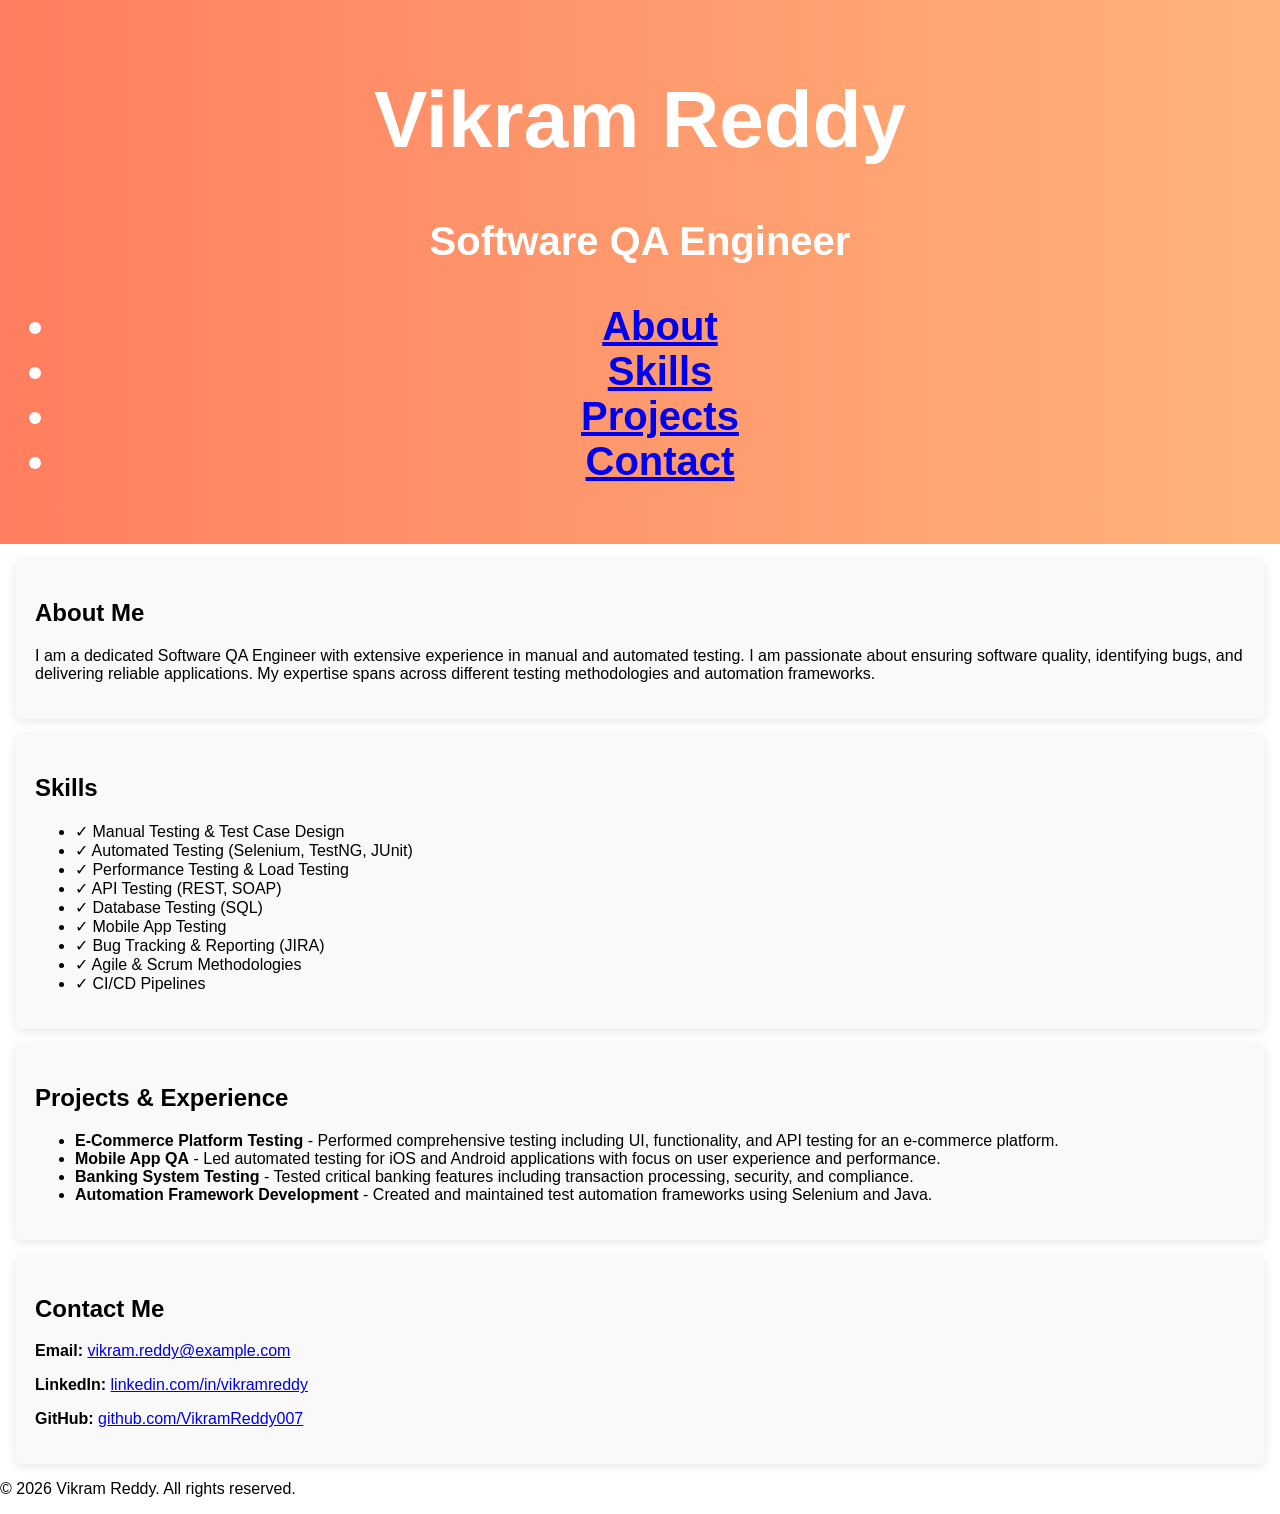
==== index.html @ 3a5226f1 "Updated index.html to enhance QA Engineer portfolio structure and styling." ====
<!DOCTYPE html>
<html lang="en">
<head>
    <meta charset="UTF-8">
    <meta name="viewport" content="width=device-width, initial-scale=1.0">
    <title>Vikram Reddy - Software QA Engineer Portfolio</title>
    <link rel="stylesheet" href="styles.css">
</head>
<body>
    <header class="header">
        <h1>Vikram Reddy</h1>
        <p>Software QA Engineer</p>
        <nav>
            <ul>
                <li><a href="#about">About</a></li>
                <li><a href="#skills">Skills</a></li>
                <li><a href="#projects">Projects</a></li>
                <li><a href="#contact">Contact</a></li>
            </ul>
        </nav>
    </header>

    <main>
        <section id="about" class="section">
            <h2>About Me</h2>
            <p>I am a dedicated Software QA Engineer with extensive experience in manual and automated testing. I am passionate about ensuring software quality, identifying bugs, and delivering reliable applications. My expertise spans across different testing methodologies and automation frameworks.</p>
        </section>

        <section id="skills" class="section">
            <h2>Skills</h2>
            <ul>
                <li>✓ Manual Testing & Test Case Design</li>
                <li>✓ Automated Testing (Selenium, TestNG, JUnit)</li>
                <li>✓ Performance Testing & Load Testing</li>
                <li>✓ API Testing (REST, SOAP)</li>
                <li>✓ Database Testing (SQL)</li>
                <li>✓ Mobile App Testing</li>
                <li>✓ Bug Tracking & Reporting (JIRA)</li>
                <li>✓ Agile & Scrum Methodologies</li>
                <li>✓ CI/CD Pipelines</li>
            </ul>
        </section>

        <section id="projects" class="section">
            <h2>Projects & Experience</h2>
            <ul>
                <li><strong>E-Commerce Platform Testing</strong> - Performed comprehensive testing including UI, functionality, and API testing for an e-commerce platform.</li>
                <li><strong>Mobile App QA</strong> - Led automated testing for iOS and Android applications with focus on user experience and performance.</li>
                <li><strong>Banking System Testing</strong> - Tested critical banking features including transaction processing, security, and compliance.</li>
                <li><strong>Automation Framework Development</strong> - Created and maintained test automation frameworks using Selenium and Java.</li>
            </ul>
        </section>

        <section id="contact" class="section">
            <h2>Contact Me</h2>
            <p><strong>Email:</strong> <a href="mailto:vikram.reddy@example.com">vikram.reddy@example.com</a></p>
            <p><strong>LinkedIn:</strong> <a href="https://linkedin.com/in/vikramreddy" target="_blank">linkedin.com/in/vikramreddy</a></p>
            <p><strong>GitHub:</strong> <a href="https://github.com/VikramReddy007" target="_blank">github.com/VikramReddy007</a></p>
        </section>
    </main>

    <footer>
        <p>&copy; 2026 Vikram Reddy. All rights reserved.</p>
    </footer>
</body>
</html>
---- styles.css ----
.header {
    background: linear-gradient(90deg, #ff7e5f, #feb47b);
    padding: 20px;
    text-align: center;
    color: white;
    font-size: 2.5em;
    font-weight: bold;
}

.section {
    padding: 20px;
    margin: 15px;
    border-radius: 8px;
    background-color: #f9f9f9;
    box-shadow: 0 2px 10px rgba(0, 0, 0, 0.1);
}

.section:hover {
    transform: scale(1.02);
    transition: transform 0.3s;
}

@media (max-width: 768px) {
    .header {
        font-size: 1.5em;
    }
    .section {
        padding: 10px;
    }
}

body {
    font-family: 'Arial', sans-serif;
    background-color: #ffffff;
    margin: 0;
    padding: 0;
}
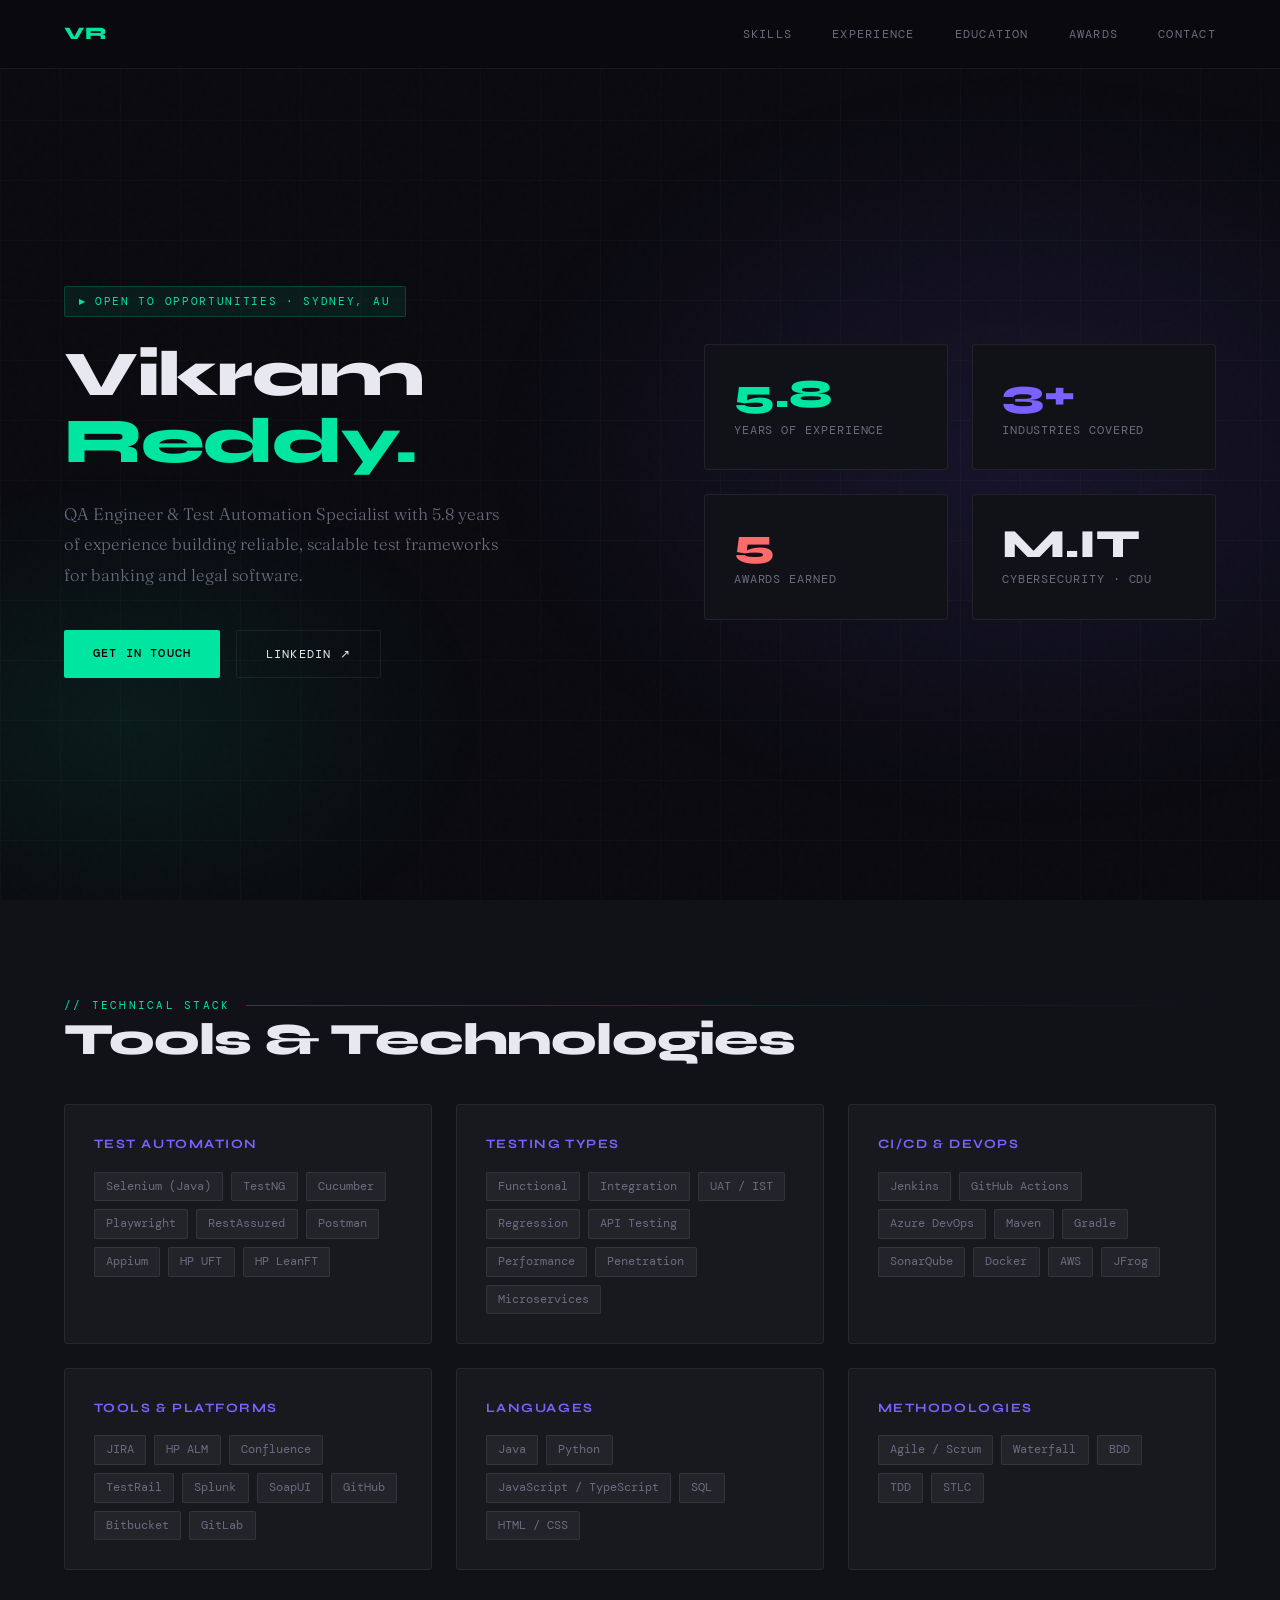
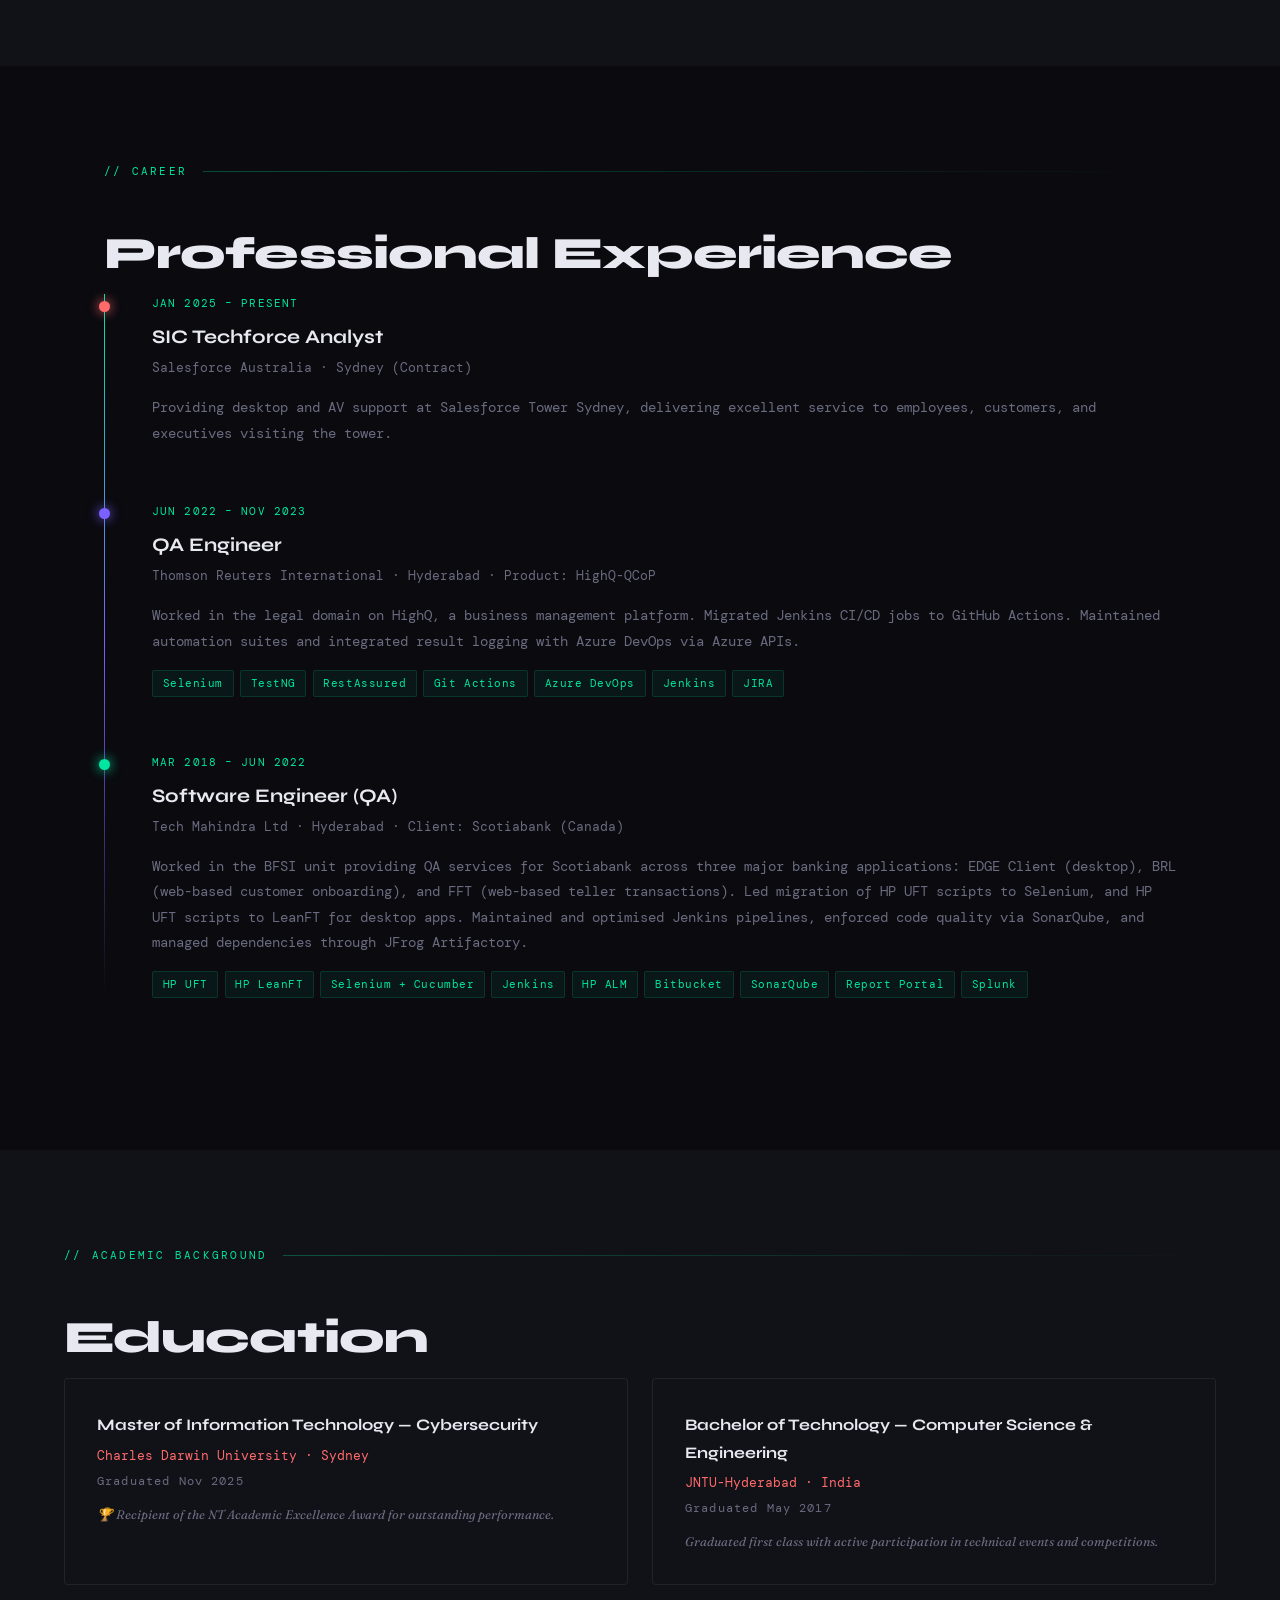
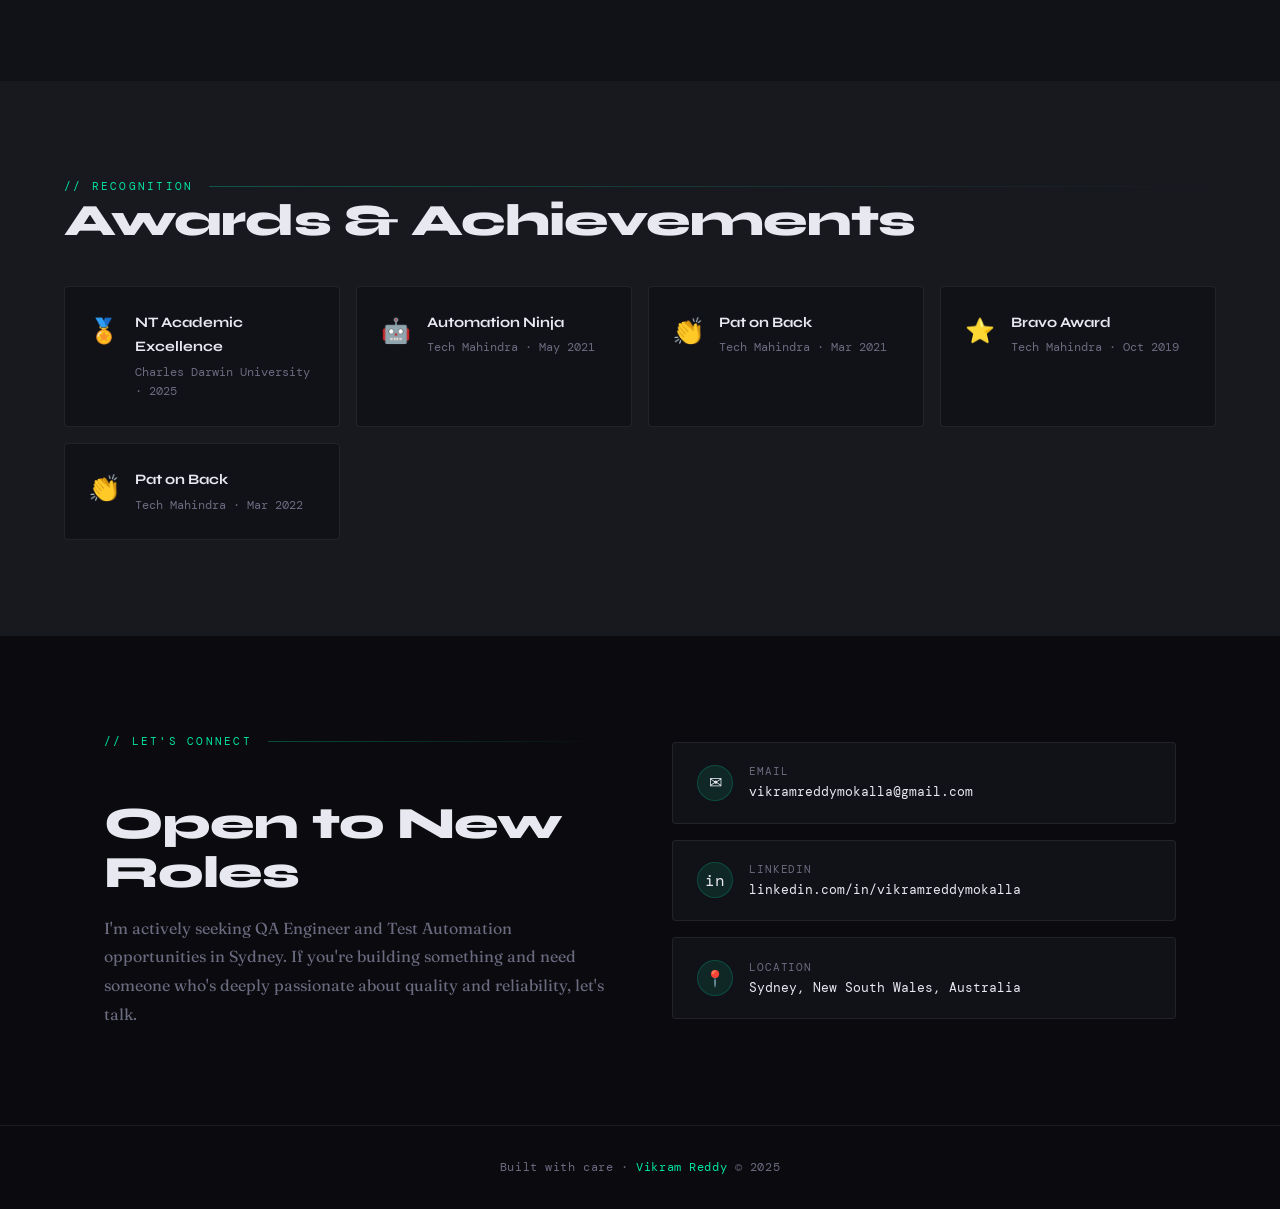
==== commit e068e147: "Latest updates" ====
--- a/index.html
+++ b/index.html
@@ -1,66 +1,672 @@
 <!DOCTYPE html>
 <html lang="en">
 <head>
-    <meta charset="UTF-8">
-    <meta name="viewport" content="width=device-width, initial-scale=1.0">
-    <title>Vikram Reddy - Software QA Engineer Portfolio</title>
-    <link rel="stylesheet" href="styles.css">
+  <meta charset="UTF-8" />
+  <meta name="viewport" content="width=device-width, initial-scale=1.0"/>
+  <title>Vikram Reddy | QA Engineer & Test Automation Specialist</title>
+  <link href="https://fonts.googleapis.com/css2?family=Syne:wght@400;600;700;800&family=DM+Mono:wght@300;400;500&family=Fraunces:ital,wght@0,300;0,400;1,300&display=swap" rel="stylesheet"/>
+  <style>
+    :root {
+      --bg: #0a0a0f;
+      --surface: #111118;
+      --surface2: #18181f;
+      --accent: #00e5a0;
+      --accent2: #7b61ff;
+      --accent3: #ff6b6b;
+      --text: #e8e8f0;
+      --muted: #6b6b80;
+      --border: rgba(255,255,255,0.07);
+      --glow: rgba(0,229,160,0.15);
+    }
+
+    *, *::before, *::after { box-sizing: border-box; margin: 0; padding: 0; }
+
+    html { scroll-behavior: smooth; }
+
+    body {
+      background: var(--bg);
+      color: var(--text);
+      font-family: 'DM Mono', monospace;
+      font-size: 14px;
+      line-height: 1.7;
+      overflow-x: hidden;
+    }
+
+    /* Grain overlay */
+    body::before {
+      content: '';
+      position: fixed; inset: 0; z-index: 0;
+      background-image: url("data:image/svg+xml,%3Csvg viewBox='0 0 200 200' xmlns='http://www.w3.org/2000/svg'%3E%3Cfilter id='n'%3E%3CfeTurbulence type='fractalNoise' baseFrequency='0.9' numOctaves='4' stitchTiles='stitch'/%3E%3C/filter%3E%3Crect width='100%25' height='100%25' filter='url(%23n)' opacity='0.04'/%3E%3C/svg%3E");
+      pointer-events: none;
+      opacity: 0.4;
+    }
+
+    /* ── NAV ── */
+    nav {
+      position: fixed; top: 0; left: 0; right: 0; z-index: 100;
+      display: flex; justify-content: space-between; align-items: center;
+      padding: 1.2rem 4rem;
+      background: rgba(10,10,15,0.85);
+      backdrop-filter: blur(20px);
+      border-bottom: 1px solid var(--border);
+    }
+    .nav-logo {
+      font-family: 'Syne', sans-serif;
+      font-weight: 800; font-size: 1.1rem;
+      color: var(--accent);
+      letter-spacing: 0.05em;
+      text-decoration: none;
+    }
+    .nav-links { display: flex; gap: 2.5rem; list-style: none; }
+    .nav-links a {
+      color: var(--muted); text-decoration: none; font-size: 0.78rem;
+      letter-spacing: 0.1em; text-transform: uppercase;
+      transition: color 0.2s;
+    }
+    .nav-links a:hover { color: var(--accent); }
+
+    /* ── HERO ── */
+    .hero {
+      min-height: 100vh;
+      display: grid;
+      grid-template-columns: 1fr 1fr;
+      align-items: center;
+      padding: 8rem 4rem 4rem;
+      position: relative;
+      overflow: hidden;
+    }
+    .hero-bg {
+      position: absolute; inset: 0; z-index: 0;
+      background: radial-gradient(ellipse 60% 60% at 80% 50%, rgba(123,97,255,0.12) 0%, transparent 70%),
+                  radial-gradient(ellipse 40% 40% at 10% 80%, rgba(0,229,160,0.08) 0%, transparent 70%);
+    }
+    .hero-grid-lines {
+      position: absolute; inset: 0; z-index: 0;
+      background-image:
+        linear-gradient(rgba(255,255,255,0.02) 1px, transparent 1px),
+        linear-gradient(90deg, rgba(255,255,255,0.02) 1px, transparent 1px);
+      background-size: 60px 60px;
+    }
+    .hero-content { position: relative; z-index: 1; }
+    .hero-tag {
+      display: inline-flex; align-items: center; gap: 0.5rem;
+      background: rgba(0,229,160,0.08);
+      border: 1px solid rgba(0,229,160,0.2);
+      border-radius: 2px; padding: 0.3rem 0.9rem;
+      font-size: 0.7rem; letter-spacing: 0.15em; text-transform: uppercase;
+      color: var(--accent); margin-bottom: 1.5rem;
+      animation: fadeUp 0.6s ease both;
+    }
+    .hero-tag::before { content: '▶'; font-size: 0.5rem; }
+    h1 {
+      font-family: 'Syne', sans-serif;
+      font-weight: 800; font-size: clamp(2.8rem, 5vw, 4.5rem);
+      line-height: 1.05; letter-spacing: -0.02em;
+      animation: fadeUp 0.6s 0.1s ease both;
+    }
+    h1 em {
+      font-style: normal;
+      color: var(--accent);
+      display: block;
+    }
+    .hero-desc {
+      margin-top: 1.5rem;
+      color: var(--muted);
+      max-width: 44ch;
+      font-family: 'Fraunces', serif;
+      font-size: 1.05rem;
+      line-height: 1.8;
+      font-weight: 300;
+      animation: fadeUp 0.6s 0.2s ease both;
+    }
+    .hero-ctas {
+      margin-top: 2.5rem; display: flex; gap: 1rem; flex-wrap: wrap;
+      animation: fadeUp 0.6s 0.3s ease both;
+    }
+    .btn {
+      padding: 0.8rem 1.8rem; border-radius: 2px;
+      font-family: 'DM Mono', monospace;
+      font-size: 0.75rem; letter-spacing: 0.1em; text-transform: uppercase;
+      text-decoration: none; cursor: pointer;
+      transition: all 0.2s;
+    }
+    .btn-primary {
+      background: var(--accent); color: #000;
+      border: none; font-weight: 500;
+    }
+    .btn-primary:hover { background: #00ffb3; transform: translateY(-2px); box-shadow: 0 8px 30px rgba(0,229,160,0.3); }
+    .btn-outline {
+      background: transparent; color: var(--text);
+      border: 1px solid var(--border);
+    }
+    .btn-outline:hover { border-color: var(--accent); color: var(--accent); transform: translateY(-2px); }
+
+    .hero-stats {
+      position: relative; z-index: 1;
+      display: grid; grid-template-columns: 1fr 1fr;
+      gap: 1.5rem; padding-left: 4rem;
+      animation: fadeUp 0.6s 0.4s ease both;
+    }
+    .stat-card {
+      background: var(--surface);
+      border: 1px solid var(--border);
+      border-radius: 4px; padding: 1.8rem;
+      transition: border-color 0.2s, transform 0.2s;
+    }
+    .stat-card:hover { border-color: rgba(0,229,160,0.3); transform: translateY(-4px); }
+    .stat-num {
+      font-family: 'Syne', sans-serif;
+      font-size: 2.5rem; font-weight: 800;
+      color: var(--accent); line-height: 1;
+    }
+    .stat-label {
+      color: var(--muted); font-size: 0.72rem;
+      letter-spacing: 0.08em; text-transform: uppercase; margin-top: 0.4rem;
+    }
+    .stat-card.purple .stat-num { color: var(--accent2); }
+    .stat-card.red .stat-num { color: var(--accent3); }
+    .stat-card.white .stat-num { color: var(--text); }
+
+    /* ── SECTIONS ── */
+    section { position: relative; padding: 6rem 4rem; max-width: 1200px; margin: 0 auto; }
+
+    .section-label {
+      display: flex; align-items: center; gap: 1rem;
+      font-size: 0.7rem; letter-spacing: 0.2em; text-transform: uppercase;
+      color: var(--accent); margin-bottom: 3rem;
+    }
+    .section-label::after {
+      content: ''; flex: 1; height: 1px;
+      background: linear-gradient(to right, rgba(0,229,160,0.3), transparent);
+    }
+
+    h2 {
+      font-family: 'Syne', sans-serif;
+      font-size: clamp(2rem, 3.5vw, 2.8rem);
+      font-weight: 800; letter-spacing: -0.02em;
+      margin-bottom: 1rem; line-height: 1.1;
+    }
+
+    /* ── SKILLS ── */
+    #skills { background: var(--surface); margin: 0; max-width: none; padding: 6rem 4rem; }
+    #skills > * { max-width: 1200px; margin: 0 auto; }
+    .skills-grid {
+      display: grid; grid-template-columns: repeat(auto-fit, minmax(280px, 1fr));
+      gap: 1.5rem; max-width: 1200px; margin: 0 auto;
+    }
+    .skill-group {
+      background: var(--surface2);
+      border: 1px solid var(--border); border-radius: 4px;
+      padding: 1.8rem;
+      transition: border-color 0.2s;
+    }
+    .skill-group:hover { border-color: rgba(123,97,255,0.4); }
+    .skill-group-title {
+      font-family: 'Syne', sans-serif;
+      font-size: 0.8rem; font-weight: 700;
+      letter-spacing: 0.12em; text-transform: uppercase;
+      color: var(--accent2); margin-bottom: 1rem;
+    }
+    .skill-tags { display: flex; flex-wrap: wrap; gap: 0.5rem; }
+    .skill-tag {
+      background: rgba(255,255,255,0.05);
+      border: 1px solid var(--border); border-radius: 2px;
+      padding: 0.25rem 0.7rem;
+      font-size: 0.72rem; color: var(--muted);
+      transition: all 0.2s;
+    }
+    .skill-tag:hover { border-color: var(--accent2); color: var(--text); }
+
+    /* ── EXPERIENCE ── */
+    .timeline { position: relative; }
+    .timeline::before {
+      content: ''; position: absolute; left: 0; top: 0; bottom: 0;
+      width: 1px; background: linear-gradient(to bottom, var(--accent), var(--accent2), transparent);
+    }
+    .timeline-item {
+      padding-left: 3rem; margin-bottom: 3.5rem; position: relative;
+      opacity: 0; transform: translateX(-20px);
+      transition: opacity 0.5s ease, transform 0.5s ease;
+    }
+    .timeline-item.visible { opacity: 1; transform: translateX(0); }
+    .timeline-dot {
+      position: absolute; left: -5px; top: 0.4rem;
+      width: 11px; height: 11px; border-radius: 50%;
+      background: var(--accent);
+      box-shadow: 0 0 12px var(--accent);
+    }
+    .timeline-date {
+      font-size: 0.7rem; letter-spacing: 0.1em; text-transform: uppercase;
+      color: var(--accent); margin-bottom: 0.5rem;
+    }
+    .timeline-role {
+      font-family: 'Syne', sans-serif;
+      font-size: 1.2rem; font-weight: 700;
+    }
+    .timeline-company {
+      color: var(--muted); font-size: 0.82rem; margin-top: 0.2rem;
+      margin-bottom: 1rem;
+    }
+    .timeline-desc { color: var(--muted); line-height: 1.8; margin-bottom: 1rem; font-size: 0.88rem; }
+    .timeline-skills { display: flex; flex-wrap: wrap; gap: 0.4rem; }
+    .timeline-skill {
+      background: rgba(0,229,160,0.06); border: 1px solid rgba(0,229,160,0.15);
+      border-radius: 2px; padding: 0.2rem 0.6rem;
+      font-size: 0.68rem; color: var(--accent); letter-spacing: 0.05em;
+    }
+
+    /* ── EDUCATION ── */
+    .edu-grid { display: grid; grid-template-columns: 1fr 1fr; gap: 1.5rem; }
+    .edu-card {
+      background: var(--surface); border: 1px solid var(--border);
+      border-radius: 4px; padding: 2rem;
+      transition: border-color 0.2s, transform 0.2s;
+    }
+    .edu-card:hover { border-color: rgba(255,107,107,0.3); transform: translateY(-4px); }
+    .edu-degree {
+      font-family: 'Syne', sans-serif;
+      font-size: 1rem; font-weight: 700; margin-bottom: 0.4rem;
+    }
+    .edu-school { color: var(--accent3); font-size: 0.8rem; margin-bottom: 0.3rem; }
+    .edu-year { color: var(--muted); font-size: 0.72rem; letter-spacing: 0.1em; }
+    .edu-note {
+      margin-top: 0.8rem; font-size: 0.78rem; color: var(--muted);
+      font-family: 'Fraunces', serif; font-style: italic;
+    }
+
+    /* ── AWARDS ── */
+    #awards { background: var(--surface2); margin: 0; max-width: none; padding: 6rem 4rem; }
+    #awards > * { max-width: 1200px; margin: 0 auto; }
+    .awards-grid {
+      display: grid; grid-template-columns: repeat(auto-fit, minmax(220px, 1fr));
+      gap: 1rem; max-width: 1200px; margin: 0 auto;
+    }
+    .award-card {
+      background: var(--surface); border: 1px solid var(--border);
+      border-radius: 4px; padding: 1.5rem;
+      display: flex; align-items: flex-start; gap: 1rem;
+      transition: border-color 0.2s, transform 0.2s;
+    }
+    .award-card:hover { border-color: rgba(255,200,0,0.3); transform: translateY(-3px); }
+    .award-icon { font-size: 1.5rem; flex-shrink: 0; }
+    .award-name {
+      font-family: 'Syne', sans-serif; font-weight: 700;
+      font-size: 0.9rem; margin-bottom: 0.2rem;
+    }
+    .award-org { color: var(--muted); font-size: 0.72rem; }
+
+    /* ── CONTACT ── */
+    .contact-inner {
+      display: grid; grid-template-columns: 1fr 1fr; gap: 4rem; align-items: center;
+    }
+    .contact-text h2 { margin-bottom: 1rem; }
+    .contact-text p { color: var(--muted); font-family: 'Fraunces', serif; font-size: 1rem; line-height: 1.8; }
+    .contact-links { display: flex; flex-direction: column; gap: 1rem; }
+    .contact-link {
+      display: flex; align-items: center; gap: 1rem;
+      background: var(--surface); border: 1px solid var(--border);
+      border-radius: 4px; padding: 1.2rem 1.5rem;
+      text-decoration: none; color: var(--text);
+      transition: all 0.2s;
+    }
+    .contact-link:hover { border-color: var(--accent); transform: translateX(6px); }
+    .contact-link-icon {
+      width: 36px; height: 36px; border-radius: 50%;
+      background: rgba(0,229,160,0.1); border: 1px solid rgba(0,229,160,0.2);
+      display: flex; align-items: center; justify-content: center;
+      font-size: 1rem; flex-shrink: 0;
+    }
+    .contact-link-text { font-size: 0.82rem; }
+    .contact-link-label { color: var(--muted); font-size: 0.7rem; letter-spacing: 0.08em; text-transform: uppercase; }
+
+    /* ── FOOTER ── */
+    footer {
+      text-align: center; padding: 2rem; border-top: 1px solid var(--border);
+      color: var(--muted); font-size: 0.72rem; letter-spacing: 0.05em;
+    }
+    footer span { color: var(--accent); }
+
+    /* ── ANIMATIONS ── */
+    @keyframes fadeUp {
+      from { opacity: 0; transform: translateY(24px); }
+      to   { opacity: 1; transform: translateY(0); }
+    }
+
+    /* ── MOBILE ── */
+    @media (max-width: 768px) {
+      nav { padding: 1rem 1.5rem; }
+      .nav-links { display: none; }
+      .hero { grid-template-columns: 1fr; padding: 7rem 1.5rem 3rem; }
+      .hero-stats { padding-left: 0; grid-template-columns: 1fr 1fr; }
+      section { padding: 4rem 1.5rem; }
+      #skills, #awards { padding: 4rem 1.5rem; }
+      .contact-inner { grid-template-columns: 1fr; gap: 2rem; }
+      .edu-grid { grid-template-columns: 1fr; }
+    }
+  </style>
 </head>
 <body>
-    <header class="header">
-        <h1>Vikram Reddy</h1>
-        <p>Software QA Engineer</p>
-        <nav>
-            <ul>
-                <li><a href="#about">About</a></li>
-                <li><a href="#skills">Skills</a></li>
-                <li><a href="#projects">Projects</a></li>
-                <li><a href="#contact">Contact</a></li>
-            </ul>
-        </nav>
-    </header>
-
-    <main>
-        <section id="about" class="section">
-            <h2>About Me</h2>
-            <p>I am a dedicated Software QA Engineer with extensive experience in manual and automated testing. I am passionate about ensuring software quality, identifying bugs, and delivering reliable applications. My expertise spans across different testing methodologies and automation frameworks.</p>
-        </section>
-
-        <section id="skills" class="section">
-            <h2>Skills</h2>
-            <ul>
-                <li>✓ Manual Testing & Test Case Design</li>
-                <li>✓ Automated Testing (Selenium, TestNG, JUnit)</li>
-                <li>✓ Performance Testing & Load Testing</li>
-                <li>✓ API Testing (REST, SOAP)</li>
-                <li>✓ Database Testing (SQL)</li>
-                <li>✓ Mobile App Testing</li>
-                <li>✓ Bug Tracking & Reporting (JIRA)</li>
-                <li>✓ Agile & Scrum Methodologies</li>
-                <li>✓ CI/CD Pipelines</li>
-            </ul>
-        </section>
-
-        <section id="projects" class="section">
-            <h2>Projects & Experience</h2>
-            <ul>
-                <li><strong>E-Commerce Platform Testing</strong> - Performed comprehensive testing including UI, functionality, and API testing for an e-commerce platform.</li>
-                <li><strong>Mobile App QA</strong> - Led automated testing for iOS and Android applications with focus on user experience and performance.</li>
-                <li><strong>Banking System Testing</strong> - Tested critical banking features including transaction processing, security, and compliance.</li>
-                <li><strong>Automation Framework Development</strong> - Created and maintained test automation frameworks using Selenium and Java.</li>
-            </ul>
-        </section>
-
-        <section id="contact" class="section">
-            <h2>Contact Me</h2>
-            <p><strong>Email:</strong> <a href="mailto:vikram.reddy@example.com">vikram.reddy@example.com</a></p>
-            <p><strong>LinkedIn:</strong> <a href="https://linkedin.com/in/vikramreddy" target="_blank">linkedin.com/in/vikramreddy</a></p>
-            <p><strong>GitHub:</strong> <a href="https://github.com/VikramReddy007" target="_blank">github.com/VikramReddy007</a></p>
-        </section>
-    </main>
-
-    <footer>
-        <p>&copy; 2026 Vikram Reddy. All rights reserved.</p>
-    </footer>
+
+  <!-- NAV -->
+  <nav>
+    <a href="#" class="nav-logo">VR</a>
+    <ul class="nav-links">
+      <li><a href="#skills">Skills</a></li>
+      <li><a href="#experience">Experience</a></li>
+      <li><a href="#education">Education</a></li>
+      <li><a href="#awards">Awards</a></li>
+      <li><a href="#contact">Contact</a></li>
+    </ul>
+  </nav>
+
+  <!-- HERO -->
+  <header class="hero">
+    <div class="hero-bg"></div>
+    <div class="hero-grid-lines"></div>
+
+    <div class="hero-content">
+      <div class="hero-tag">Open to Opportunities · Sydney, AU</div>
+      <h1>Vikram<em>Reddy.</em></h1>
+      <p class="hero-desc">
+        QA Engineer &amp; Test Automation Specialist with 5.8 years of experience building reliable, scalable test frameworks for banking and legal software.
+      </p>
+      <div class="hero-ctas">
+        <a href="mailto:vikramreddymokalla@gmail.com" class="btn btn-primary">Get in Touch</a>
+        <a href="https://www.linkedin.com/in/vikramreddymokalla/" target="_blank" class="btn btn-outline">LinkedIn ↗</a>
+      </div>
+    </div>
+
+    <div class="hero-stats">
+      <div class="stat-card">
+        <div class="stat-num">5.8</div>
+        <div class="stat-label">Years of Experience</div>
+      </div>
+      <div class="stat-card purple">
+        <div class="stat-num">3+</div>
+        <div class="stat-label">Industries Covered</div>
+      </div>
+      <div class="stat-card red">
+        <div class="stat-num">5</div>
+        <div class="stat-label">Awards Earned</div>
+      </div>
+      <div class="stat-card white">
+        <div class="stat-num">M.IT</div>
+        <div class="stat-label">Cybersecurity · CDU</div>
+      </div>
+    </div>
+  </header>
+
+  <!-- SKILLS -->
+  <section id="skills">
+    <div class="section-label">// Technical Stack</div>
+    <h2 style="max-width:1200px;margin:0 auto 2.5rem;">Tools &amp; Technologies</h2>
+    <div class="skills-grid">
+      <div class="skill-group">
+        <div class="skill-group-title">Test Automation</div>
+        <div class="skill-tags">
+          <span class="skill-tag">Selenium (Java)</span>
+          <span class="skill-tag">TestNG</span>
+          <span class="skill-tag">Cucumber</span>
+          <span class="skill-tag">Playwright</span>
+          <span class="skill-tag">RestAssured</span>
+          <span class="skill-tag">Postman</span>
+          <span class="skill-tag">Appium</span>
+          <span class="skill-tag">HP UFT</span>
+          <span class="skill-tag">HP LeanFT</span>
+        </div>
+      </div>
+      <div class="skill-group">
+        <div class="skill-group-title">Testing Types</div>
+        <div class="skill-tags">
+          <span class="skill-tag">Functional</span>
+          <span class="skill-tag">Integration</span>
+          <span class="skill-tag">UAT / IST</span>
+          <span class="skill-tag">Regression</span>
+          <span class="skill-tag">API Testing</span>
+          <span class="skill-tag">Performance</span>
+          <span class="skill-tag">Penetration</span>
+          <span class="skill-tag">Microservices</span>
+        </div>
+      </div>
+      <div class="skill-group">
+        <div class="skill-group-title">CI/CD & DevOps</div>
+        <div class="skill-tags">
+          <span class="skill-tag">Jenkins</span>
+          <span class="skill-tag">GitHub Actions</span>
+          <span class="skill-tag">Azure DevOps</span>
+          <span class="skill-tag">Maven</span>
+          <span class="skill-tag">Gradle</span>
+          <span class="skill-tag">SonarQube</span>
+          <span class="skill-tag">Docker</span>
+          <span class="skill-tag">AWS</span>
+          <span class="skill-tag">JFrog</span>
+        </div>
+      </div>
+      <div class="skill-group">
+        <div class="skill-group-title">Tools & Platforms</div>
+        <div class="skill-tags">
+          <span class="skill-tag">JIRA</span>
+          <span class="skill-tag">HP ALM</span>
+          <span class="skill-tag">Confluence</span>
+          <span class="skill-tag">TestRail</span>
+          <span class="skill-tag">Splunk</span>
+          <span class="skill-tag">SoapUI</span>
+          <span class="skill-tag">GitHub</span>
+          <span class="skill-tag">Bitbucket</span>
+          <span class="skill-tag">GitLab</span>
+        </div>
+      </div>
+      <div class="skill-group">
+        <div class="skill-group-title">Languages</div>
+        <div class="skill-tags">
+          <span class="skill-tag">Java</span>
+          <span class="skill-tag">Python</span>
+          <span class="skill-tag">JavaScript / TypeScript</span>
+          <span class="skill-tag">SQL</span>
+          <span class="skill-tag">HTML / CSS</span>
+        </div>
+      </div>
+      <div class="skill-group">
+        <div class="skill-group-title">Methodologies</div>
+        <div class="skill-tags">
+          <span class="skill-tag">Agile / Scrum</span>
+          <span class="skill-tag">Waterfall</span>
+          <span class="skill-tag">BDD</span>
+          <span class="skill-tag">TDD</span>
+          <span class="skill-tag">STLC</span>
+        </div>
+      </div>
+    </div>
+  </section>
+
+  <!-- EXPERIENCE -->
+  <section id="experience">
+    <div class="section-label">// Career</div>
+    <h2>Professional Experience</h2>
+    <div class="timeline">
+
+      <div class="timeline-item">
+        <div class="timeline-dot" style="background:var(--accent3); box-shadow: 0 0 12px var(--accent3);"></div>
+        <div class="timeline-date">Jan 2025 – Present</div>
+        <div class="timeline-role">SIC Techforce Analyst</div>
+        <div class="timeline-company">Salesforce Australia · Sydney (Contract)</div>
+        <div class="timeline-desc">
+          Providing desktop and AV support at Salesforce Tower Sydney, delivering excellent service to employees, customers, and executives visiting the tower.
+        </div>
+      </div>
+
+      <div class="timeline-item">
+        <div class="timeline-dot" style="background:var(--accent2); box-shadow: 0 0 12px var(--accent2);"></div>
+        <div class="timeline-date">Jun 2022 – Nov 2023</div>
+        <div class="timeline-role">QA Engineer</div>
+        <div class="timeline-company">Thomson Reuters International · Hyderabad · Product: HighQ-QCoP</div>
+        <div class="timeline-desc">
+          Worked in the legal domain on HighQ, a business management platform. Migrated Jenkins CI/CD jobs to GitHub Actions. Maintained automation suites and integrated result logging with Azure DevOps via Azure APIs.
+        </div>
+        <div class="timeline-skills">
+          <span class="timeline-skill">Selenium</span>
+          <span class="timeline-skill">TestNG</span>
+          <span class="timeline-skill">RestAssured</span>
+          <span class="timeline-skill">Git Actions</span>
+          <span class="timeline-skill">Azure DevOps</span>
+          <span class="timeline-skill">Jenkins</span>
+          <span class="timeline-skill">JIRA</span>
+        </div>
+      </div>
+
+      <div class="timeline-item">
+        <div class="timeline-dot"></div>
+        <div class="timeline-date">Mar 2018 – Jun 2022</div>
+        <div class="timeline-role">Software Engineer (QA)</div>
+        <div class="timeline-company">Tech Mahindra Ltd · Hyderabad · Client: Scotiabank (Canada)</div>
+        <div class="timeline-desc">
+          Worked in the BFSI unit providing QA services for Scotiabank across three major banking applications: EDGE Client (desktop), BRL (web-based customer onboarding), and FFT (web-based teller transactions). Led migration of HP UFT scripts to Selenium, and HP UFT scripts to LeanFT for desktop apps. Maintained and optimised Jenkins pipelines, enforced code quality via SonarQube, and managed dependencies through JFrog Artifactory.
+        </div>
+        <div class="timeline-skills">
+          <span class="timeline-skill">HP UFT</span>
+          <span class="timeline-skill">HP LeanFT</span>
+          <span class="timeline-skill">Selenium + Cucumber</span>
+          <span class="timeline-skill">Jenkins</span>
+          <span class="timeline-skill">HP ALM</span>
+          <span class="timeline-skill">Bitbucket</span>
+          <span class="timeline-skill">SonarQube</span>
+          <span class="timeline-skill">Report Portal</span>
+          <span class="timeline-skill">Splunk</span>
+        </div>
+      </div>
+
+    </div>
+  </section>
+
+  <!-- EDUCATION -->
+  <section id="education" style="background:var(--surface); max-width:none; margin:0; padding:6rem 4rem;">
+    <div style="max-width:1200px; margin:0 auto;">
+      <div class="section-label">// Academic Background</div>
+      <h2>Education</h2>
+      <div class="edu-grid">
+        <div class="edu-card">
+          <div class="edu-degree">Master of Information Technology — Cybersecurity</div>
+          <div class="edu-school">Charles Darwin University · Sydney</div>
+          <div class="edu-year">Graduated Nov 2025</div>
+          <div class="edu-note">🏆 Recipient of the NT Academic Excellence Award for outstanding performance.</div>
+        </div>
+        <div class="edu-card">
+          <div class="edu-degree">Bachelor of Technology — Computer Science &amp; Engineering</div>
+          <div class="edu-school">JNTU-Hyderabad · India</div>
+          <div class="edu-year">Graduated May 2017</div>
+          <div class="edu-note">Graduated first class with active participation in technical events and competitions.</div>
+        </div>
+      </div>
+    </div>
+  </section>
+
+  <!-- AWARDS -->
+  <section id="awards">
+    <div class="section-label">// Recognition</div>
+    <h2 style="max-width:1200px;margin:0 auto 2.5rem;">Awards &amp; Achievements</h2>
+    <div class="awards-grid">
+      <div class="award-card">
+        <div class="award-icon">🏅</div>
+        <div>
+          <div class="award-name">NT Academic Excellence</div>
+          <div class="award-org">Charles Darwin University · 2025</div>
+        </div>
+      </div>
+      <div class="award-card">
+        <div class="award-icon">🤖</div>
+        <div>
+          <div class="award-name">Automation Ninja</div>
+          <div class="award-org">Tech Mahindra · May 2021</div>
+        </div>
+      </div>
+      <div class="award-card">
+        <div class="award-icon">👏</div>
+        <div>
+          <div class="award-name">Pat on Back</div>
+          <div class="award-org">Tech Mahindra · Mar 2021</div>
+        </div>
+      </div>
+      <div class="award-card">
+        <div class="award-icon">⭐</div>
+        <div>
+          <div class="award-name">Bravo Award</div>
+          <div class="award-org">Tech Mahindra · Oct 2019</div>
+        </div>
+      </div>
+      <div class="award-card">
+        <div class="award-icon">👏</div>
+        <div>
+          <div class="award-name">Pat on Back</div>
+          <div class="award-org">Tech Mahindra · Mar 2022</div>
+        </div>
+      </div>
+    </div>
+  </section>
+
+  <!-- CONTACT -->
+  <section id="contact">
+    <div class="contact-inner">
+      <div class="contact-text">
+        <div class="section-label">// Let's Connect</div>
+        <h2>Open to New Roles</h2>
+        <p>
+          I'm actively seeking QA Engineer and Test Automation opportunities in Sydney. If you're building something and need someone who's deeply passionate about quality and reliability, let's talk.
+        </p>
+      </div>
+      <div class="contact-links">
+        <a href="mailto:vikramreddymokalla@gmail.com" class="contact-link">
+          <div class="contact-link-icon">✉</div>
+          <div>
+            <div class="contact-link-label">Email</div>
+            <div class="contact-link-text">vikramreddymokalla@gmail.com</div>
+          </div>
+        </a>
+        <a href="https://www.linkedin.com/in/vikramreddymokalla/" target="_blank" class="contact-link">
+          <div class="contact-link-icon">in</div>
+          <div>
+            <div class="contact-link-label">LinkedIn</div>
+            <div class="contact-link-text">linkedin.com/in/vikramreddymokalla</div>
+          </div>
+        </a>
+        <a href="#" class="contact-link">
+          <div class="contact-link-icon">📍</div>
+          <div>
+            <div class="contact-link-label">Location</div>
+            <div class="contact-link-text">Sydney, New South Wales, Australia</div>
+          </div>
+        </a>
+      </div>
+    </div>
+  </section>
+
+  <footer>
+    Built with care · <span>Vikram Reddy</span> © 2025
+  </footer>
+
+  <script>
+    // Intersection Observer for timeline animations
+    const items = document.querySelectorAll('.timeline-item');
+    const obs = new IntersectionObserver((entries) => {
+      entries.forEach((e, i) => {
+        if (e.isIntersecting) {
+          setTimeout(() => e.target.classList.add('visible'), i * 120);
+        }
+      });
+    }, { threshold: 0.1 });
+    items.forEach(el => obs.observe(el));
+
+    // Nav active link highlight on scroll
+    const sections = document.querySelectorAll('section[id], header');
+    const navLinks = document.querySelectorAll('.nav-links a');
+    window.addEventListener('scroll', () => {
+      let current = '';
+      sections.forEach(s => {
+        if (window.scrollY >= s.offsetTop - 120) current = s.id || '';
+      });
+      navLinks.forEach(a => {
+        a.style.color = a.getAttribute('href') === '#' + current ? 'var(--accent)' : '';
+      });
+    });
+  </script>
 </body>
-</html>+</html>
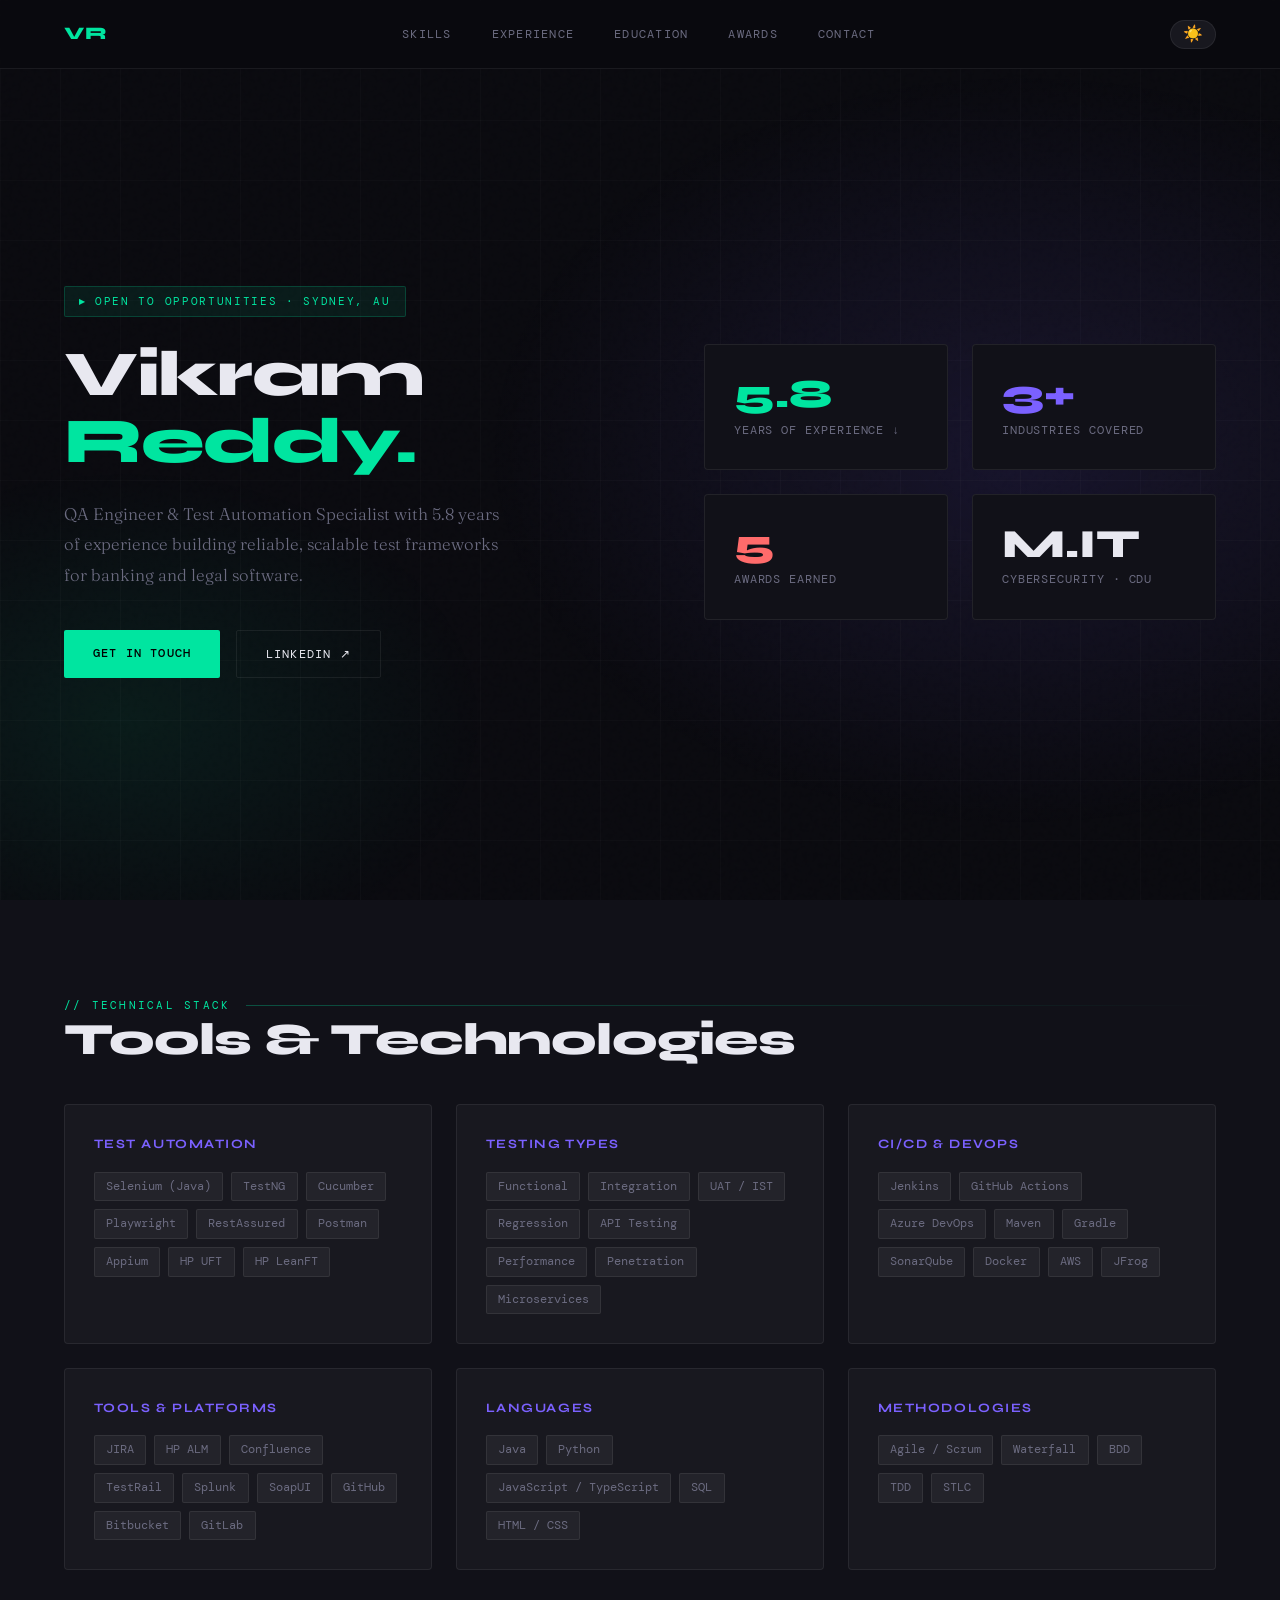
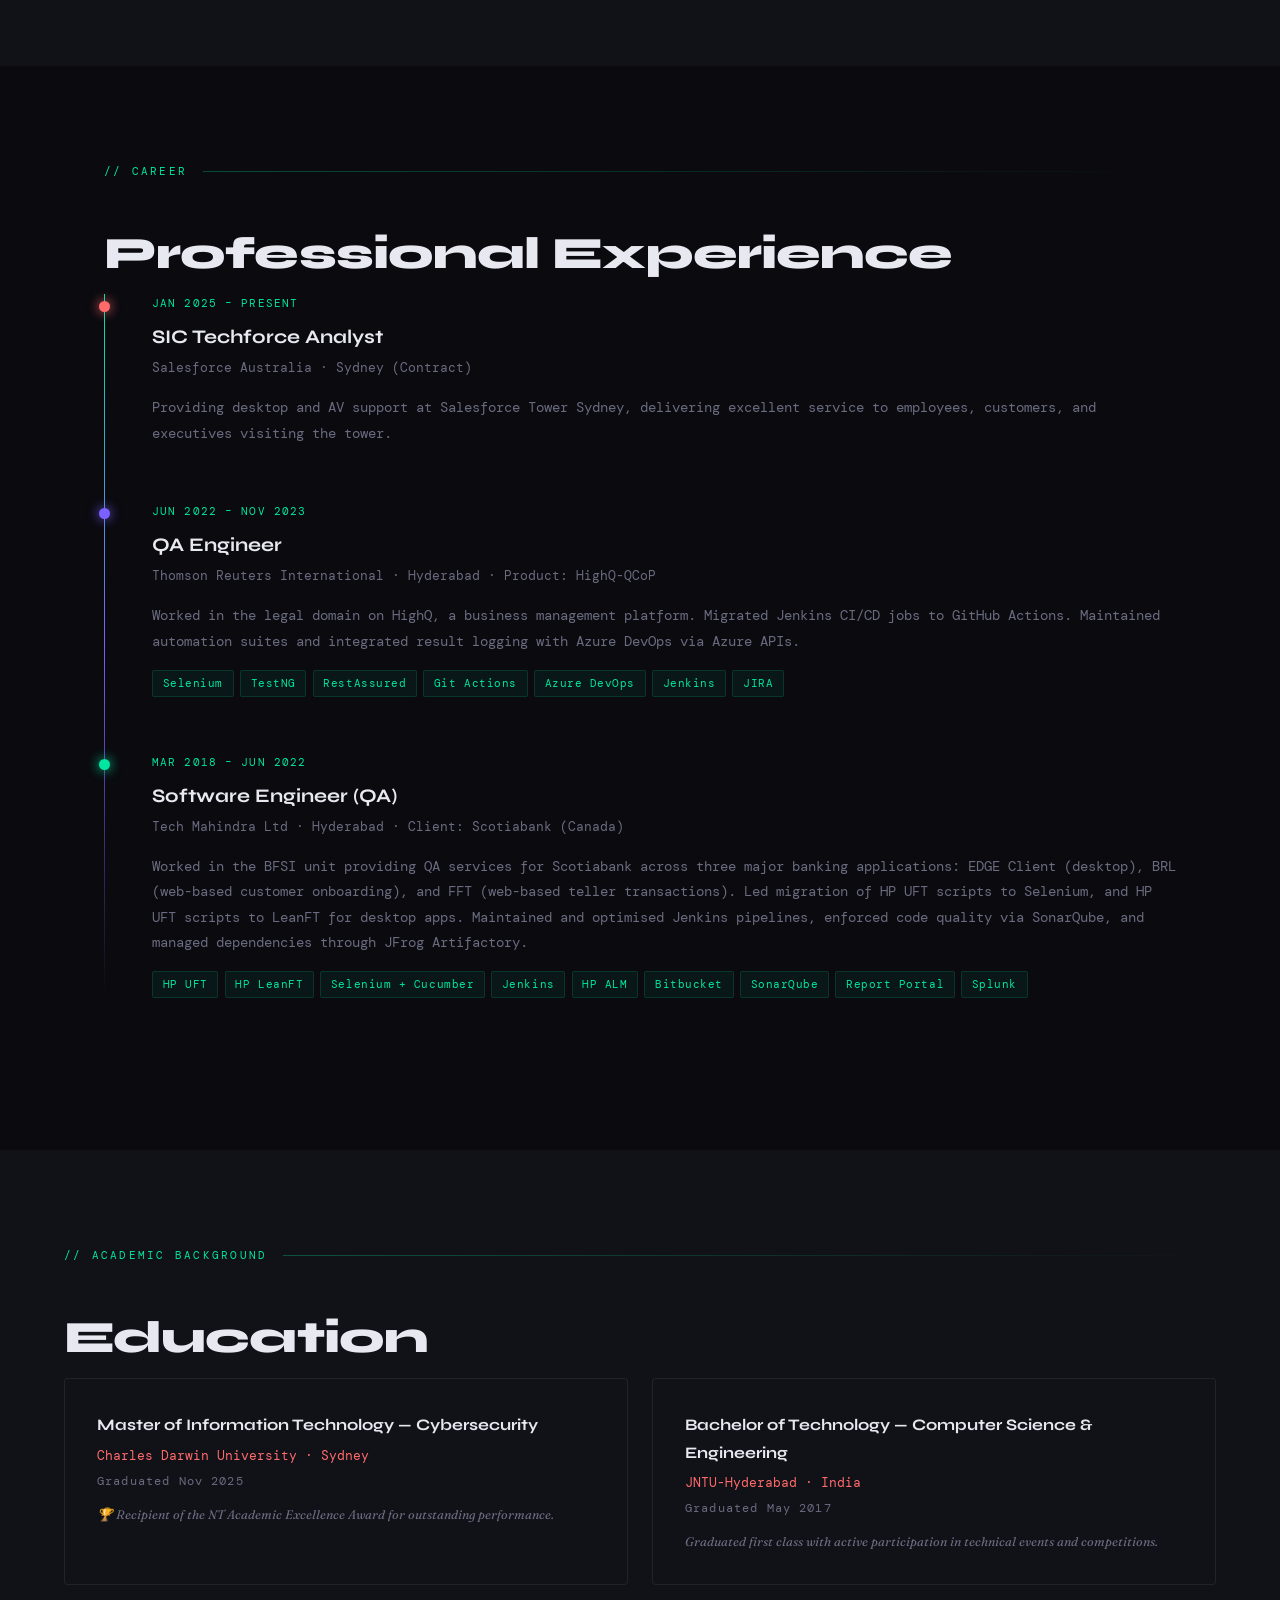
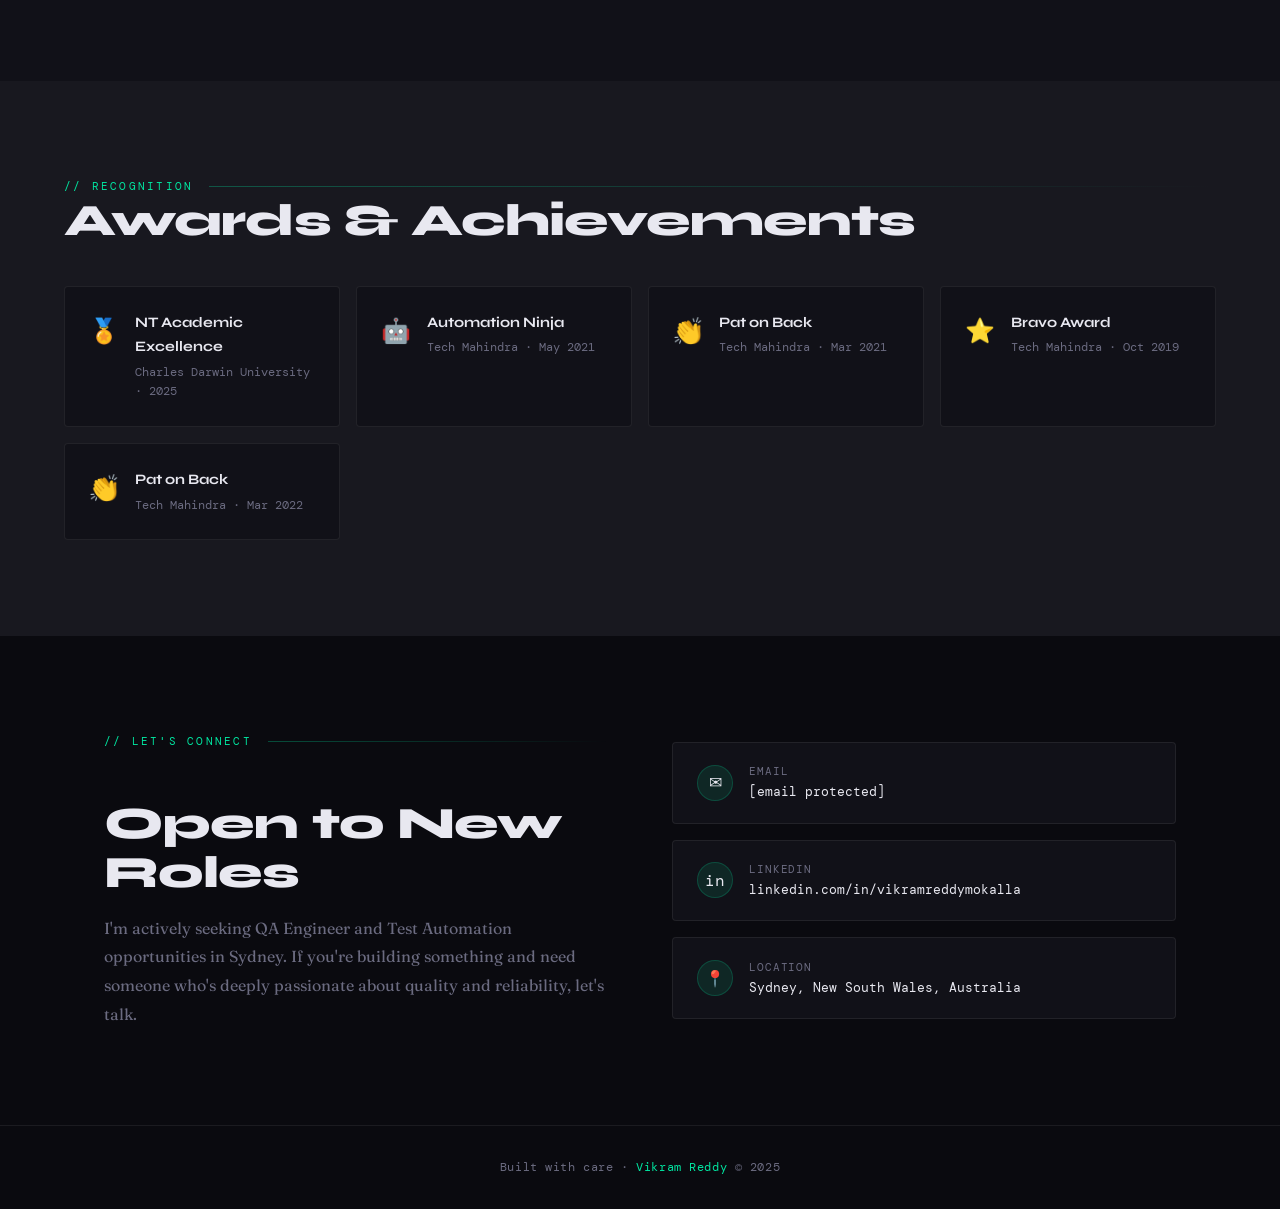
==== commit 563f47c5: "Enhance theme support and improve animations Updated CSS variables for theme customization and impro" ====
--- a/index.html
+++ b/index.html
@@ -17,6 +17,23 @@
       --muted: #6b6b80;
       --border: rgba(255,255,255,0.07);
       --glow: rgba(0,229,160,0.15);
+      --nav-bg: rgba(10,10,15,0.85);
+      --grid-line: rgba(255,255,255,0.02);
+    }
+
+    html.light {
+      --bg: #f5f5f0;
+      --surface: #ffffff;
+      --surface2: #ededea;
+      --accent: #00a372;
+      --accent2: #5b3fd6;
+      --accent3: #e04040;
+      --text: #111118;
+      --muted: #7a7a8a;
+      --border: rgba(0,0,0,0.1);
+      --glow: rgba(0,163,114,0.1);
+      --nav-bg: rgba(245,245,240,0.9);
+      --grid-line: rgba(0,0,0,0.04);
     }
 
     *, *::before, *::after { box-sizing: border-box; margin: 0; padding: 0; }
@@ -46,7 +63,7 @@
       position: fixed; top: 0; left: 0; right: 0; z-index: 100;
       display: flex; justify-content: space-between; align-items: center;
       padding: 1.2rem 4rem;
-      background: rgba(10,10,15,0.85);
+      background: var(--nav-bg);
       backdrop-filter: blur(20px);
       border-bottom: 1px solid var(--border);
     }
@@ -83,8 +100,8 @@
     .hero-grid-lines {
       position: absolute; inset: 0; z-index: 0;
       background-image:
-        linear-gradient(rgba(255,255,255,0.02) 1px, transparent 1px),
-        linear-gradient(90deg, rgba(255,255,255,0.02) 1px, transparent 1px);
+        linear-gradient(var(--grid-line) 1px, transparent 1px),
+        linear-gradient(90deg, var(--grid-line) 1px, transparent 1px);
       background-size: 60px 60px;
     }
     .hero-content { position: relative; z-index: 1; }
@@ -225,7 +242,7 @@
     }
     .timeline-item {
       padding-left: 3rem; margin-bottom: 3.5rem; position: relative;
-      opacity: 0; transform: translateX(-20px);
+      opacity: 1; transform: translateX(0);
       transition: opacity 0.5s ease, transform 0.5s ease;
     }
     .timeline-item.visible { opacity: 1; transform: translateX(0); }
@@ -343,6 +360,23 @@
       .contact-inner { grid-template-columns: 1fr; gap: 2rem; }
       .edu-grid { grid-template-columns: 1fr; }
     }
+
+    /* ── THEME TOGGLE ── */
+    #theme-toggle {
+      background: var(--surface2);
+      border: 1px solid var(--border);
+      border-radius: 20px;
+      padding: 0.35rem 0.75rem;
+      cursor: pointer;
+      font-size: 1rem;
+      line-height: 1;
+      transition: all 0.2s;
+      display: flex; align-items: center; gap: 0.4rem;
+    }
+    #theme-toggle:hover {
+      border-color: var(--accent);
+      transform: scale(1.08);
+    }
   </style>
 </head>
 <body>
@@ -357,6 +391,9 @@
       <li><a href="#awards">Awards</a></li>
       <li><a href="#contact">Contact</a></li>
     </ul>
+    <button id="theme-toggle" aria-label="Toggle theme" title="Toggle light/dark mode">
+      <span id="theme-icon">☀️</span>
+    </button>
   </nav>
 
   <!-- HERO -->
@@ -371,16 +408,16 @@
         QA Engineer &amp; Test Automation Specialist with 5.8 years of experience building reliable, scalable test frameworks for banking and legal software.
       </p>
       <div class="hero-ctas">
-        <a href="mailto:vikramreddymokalla@gmail.com" class="btn btn-primary">Get in Touch</a>
+        <a href="/cdn-cgi/l/email-protection#bec8d7d5ccdfd3ccdbdadac7d3d1d5dfd2d2dffed9d3dfd7d290ddd1d3" class="btn btn-primary">Get in Touch</a>
         <a href="https://www.linkedin.com/in/vikramreddymokalla/" target="_blank" class="btn btn-outline">LinkedIn ↗</a>
       </div>
     </div>
 
     <div class="hero-stats">
-      <div class="stat-card">
+      <a href="#experience" class="stat-card" style="text-decoration:none; color:inherit; cursor:pointer;">
         <div class="stat-num">5.8</div>
-        <div class="stat-label">Years of Experience</div>
-      </div>
+        <div class="stat-label">Years of Experience ↓</div>
+      </a>
       <div class="stat-card purple">
         <div class="stat-num">3+</div>
         <div class="stat-label">Industries Covered</div>
@@ -614,11 +651,11 @@
         </p>
       </div>
       <div class="contact-links">
-        <a href="mailto:vikramreddymokalla@gmail.com" class="contact-link">
+        <a href="/cdn-cgi/l/email-protection#5026393b22313d22353434293d3f3b313c3c3110373d31393c7e333f3d" class="contact-link">
           <div class="contact-link-icon">✉</div>
           <div>
             <div class="contact-link-label">Email</div>
-            <div class="contact-link-text">vikramreddymokalla@gmail.com</div>
+            <div class="contact-link-text"><span class="__cf_email__" data-cfemail="55233c3e273438273031312c383a3e34393934153238343c397b363a38">[email&#160;protected]</span></div>
           </div>
         </a>
         <a href="https://www.linkedin.com/in/vikramreddymokalla/" target="_blank" class="contact-link">
@@ -643,7 +680,7 @@
     Built with care · <span>Vikram Reddy</span> © 2025
   </footer>
 
-  <script>
+  <script data-cfasync="false" src="/cdn-cgi/scripts/5c5dd728/cloudflare-static/email-decode.min.js"></script><script>
     // Intersection Observer for timeline animations
     const items = document.querySelectorAll('.timeline-item');
     const obs = new IntersectionObserver((entries) => {
@@ -658,15 +695,4 @@
     // Nav active link highlight on scroll
     const sections = document.querySelectorAll('section[id], header');
     const navLinks = document.querySelectorAll('.nav-links a');
-    window.addEventListener('scroll', () => {
-      let current = '';
-      sections.forEach(s => {
-        if (window.scrollY >= s.offsetTop - 120) current = s.id || '';
-      });
-      navLinks.forEach(a => {
-        a.style.color = a.getAttribute('href') === '#' + current ? 'var(--accent)' : '';
-      });
-    });
-  </script>
-</body>
-</html>
+    window.addEventListener('scrol
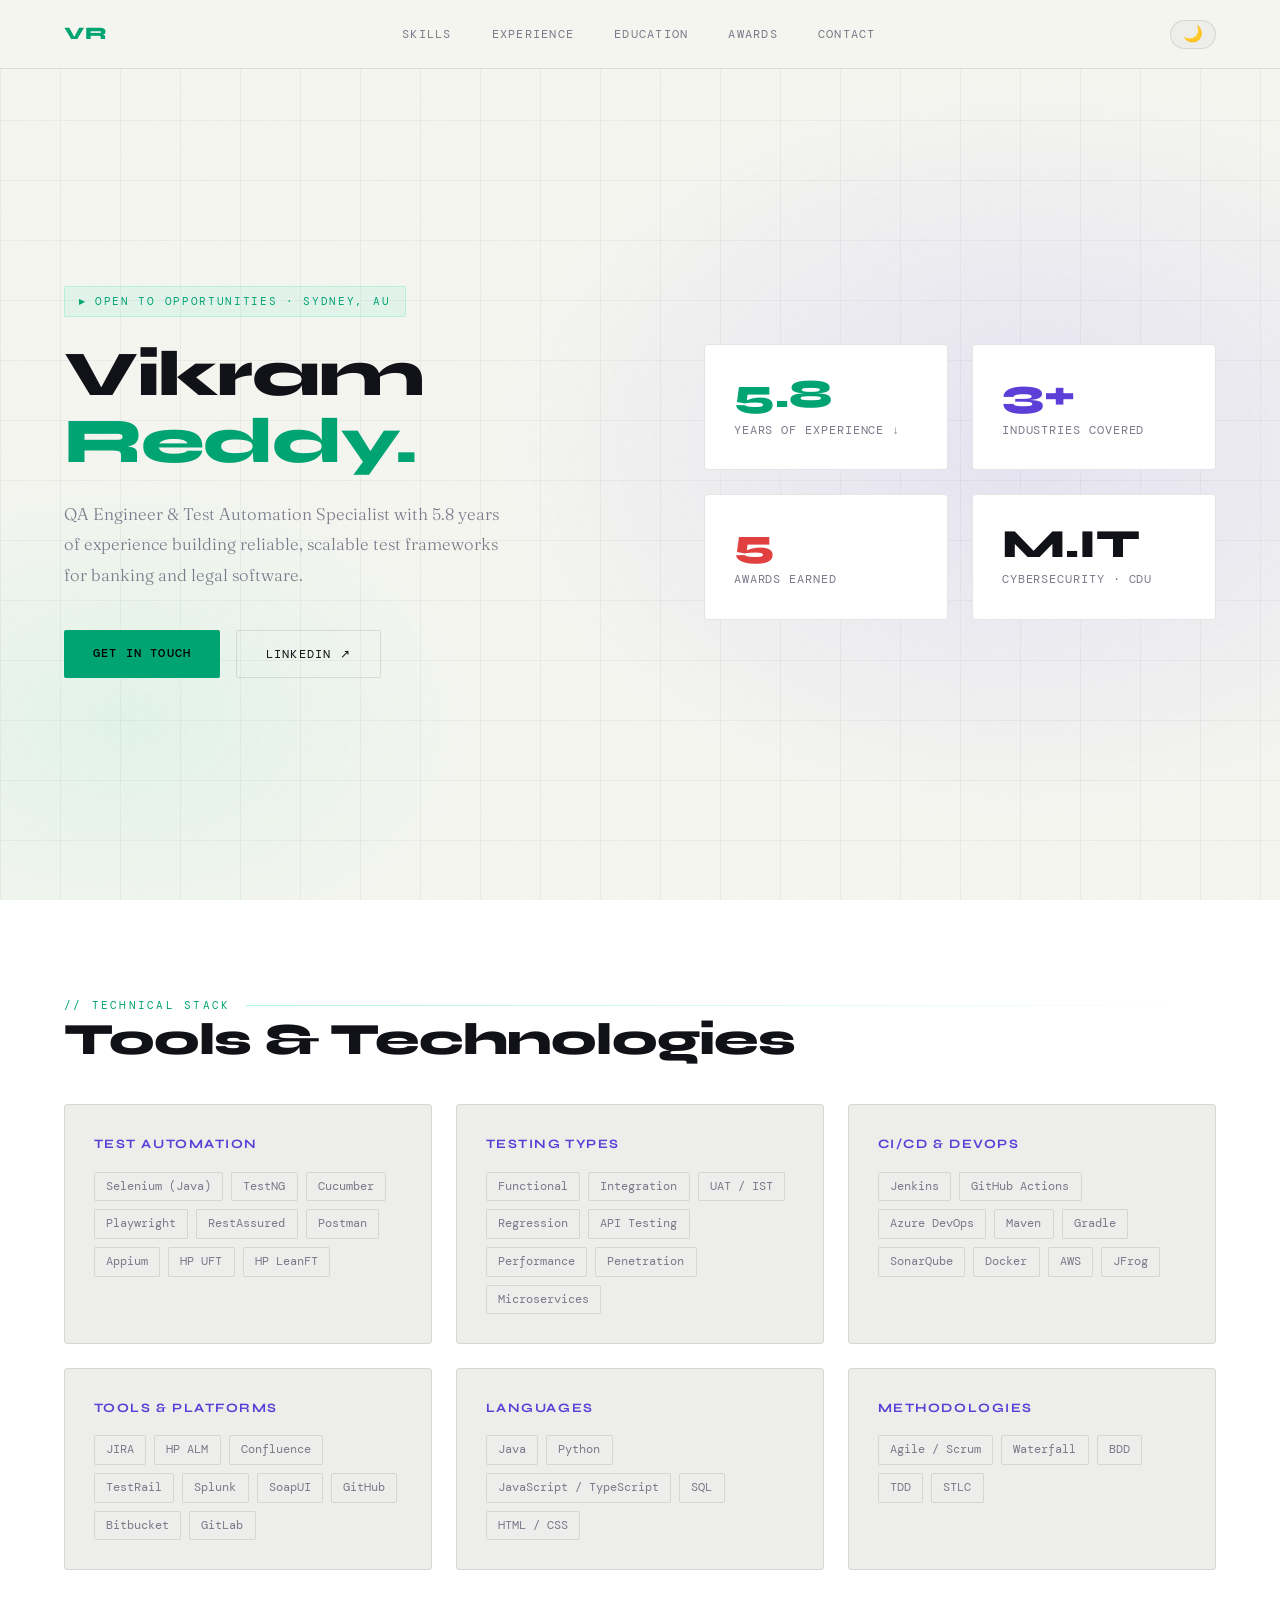
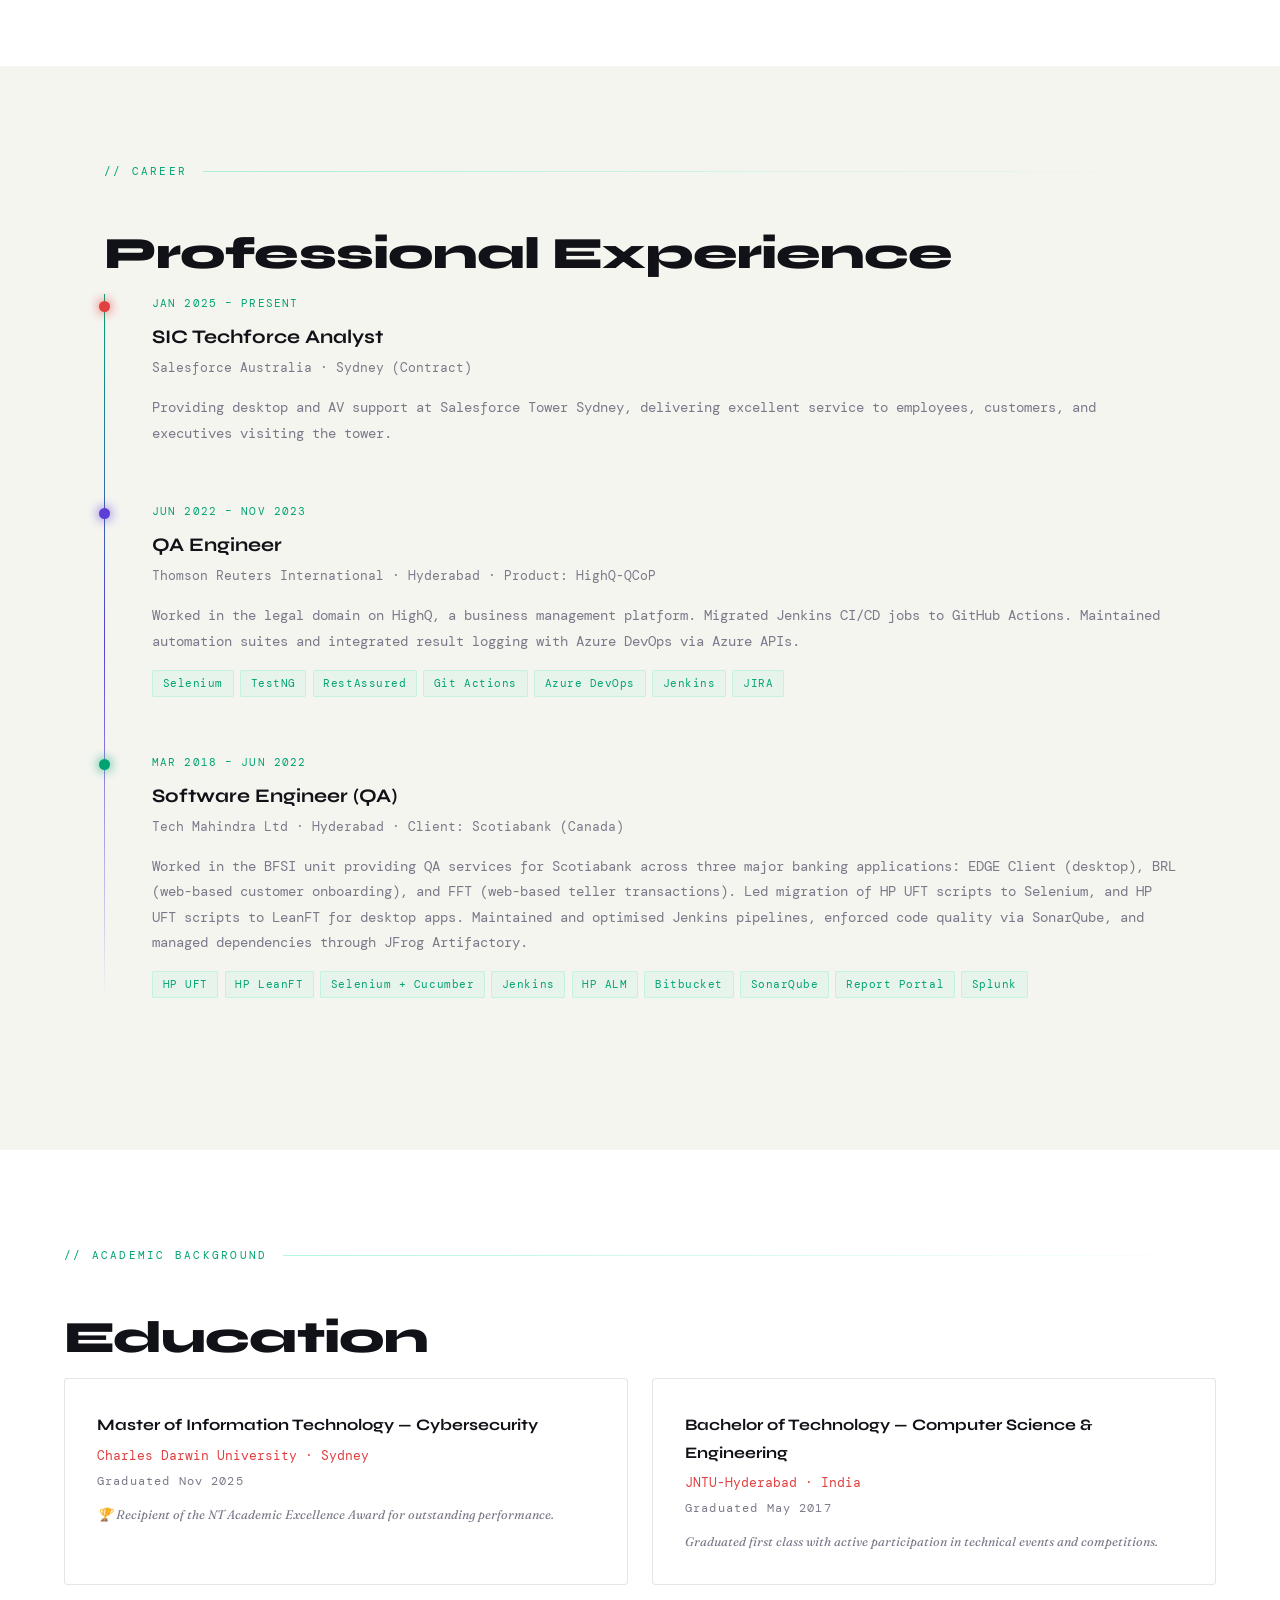
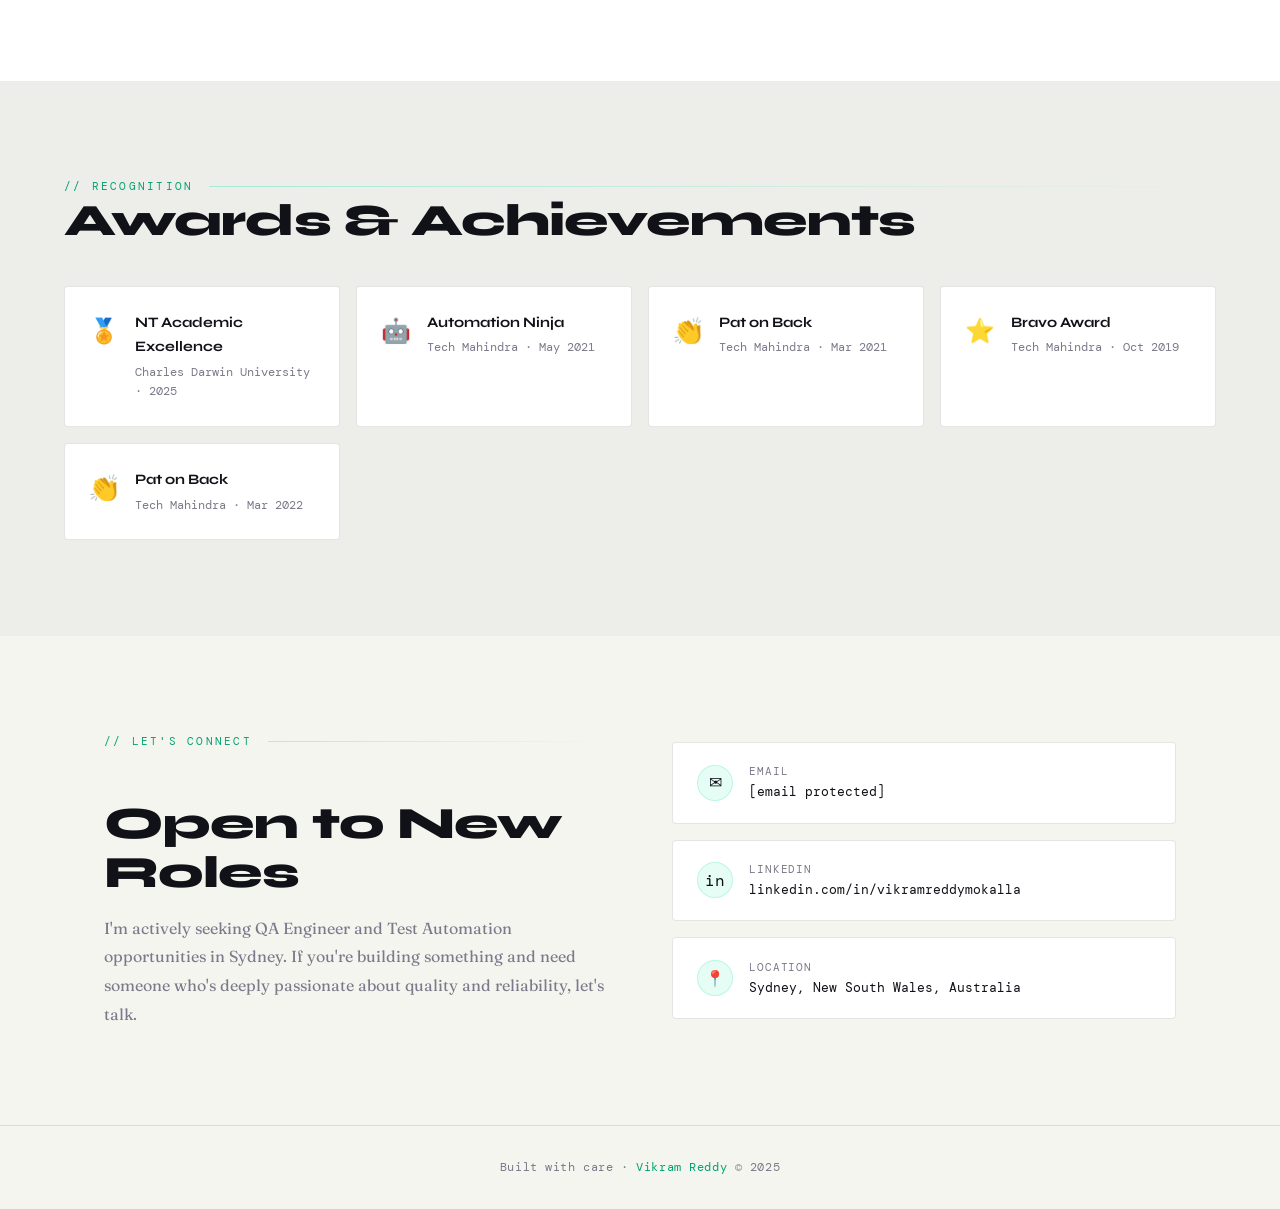
==== commit 845ebdd8: "Add theme toggle functionality and improve scroll behavior for navigation links" ====
--- a/index.html
+++ b/index.html
@@ -1,5 +1,5 @@
 <!DOCTYPE html>
-<html lang="en">
+<html lang="en" class="light">
 <head>
   <meta charset="UTF-8" />
   <meta name="viewport" content="width=device-width, initial-scale=1.0"/>
@@ -680,7 +680,7 @@
     Built with care · <span>Vikram Reddy</span> © 2025
   </footer>
 
-  <script data-cfasync="false" src="/cdn-cgi/scripts/5c5dd728/cloudflare-static/email-decode.min.js"></script><script>
+    <script>
     // Intersection Observer for timeline animations
     const items = document.querySelectorAll('.timeline-item');
     const obs = new IntersectionObserver((entries) => {
@@ -695,4 +695,32 @@
     // Nav active link highlight on scroll
     const sections = document.querySelectorAll('section[id], header');
     const navLinks = document.querySelectorAll('.nav-links a');
-    window.addEventListener('scrol
+    window.addEventListener('scroll', () => {
+      let current = '';
+      sections.forEach(s => {
+        if (window.scrollY >= s.offsetTop - 120) current = s.id || '';
+      });
+      navLinks.forEach(a => {
+        a.style.color = a.getAttribute('href') === '#' + current ? 'var(--accent)' : '';
+      });
+    });
+
+    // Theme toggle
+    const toggle = document.getElementById('theme-toggle');
+    const icon = document.getElementById('theme-icon');
+    const saved = localStorage.getItem('theme');
+    if (saved === 'dark') {
+      document.documentElement.classList.remove('light');
+      icon.textContent = '☀️';
+    } else {
+      document.documentElement.classList.add('light');
+      icon.textContent = '🌙';
+    }
+    toggle.addEventListener('click', () => {
+      const isLight = document.documentElement.classList.toggle('light');
+      icon.textContent = isLight ? '🌙' : '☀️';
+      localStorage.setItem('theme', isLight ? 'light' : 'dark');
+    });
+  </script>
+</body>
+</html>
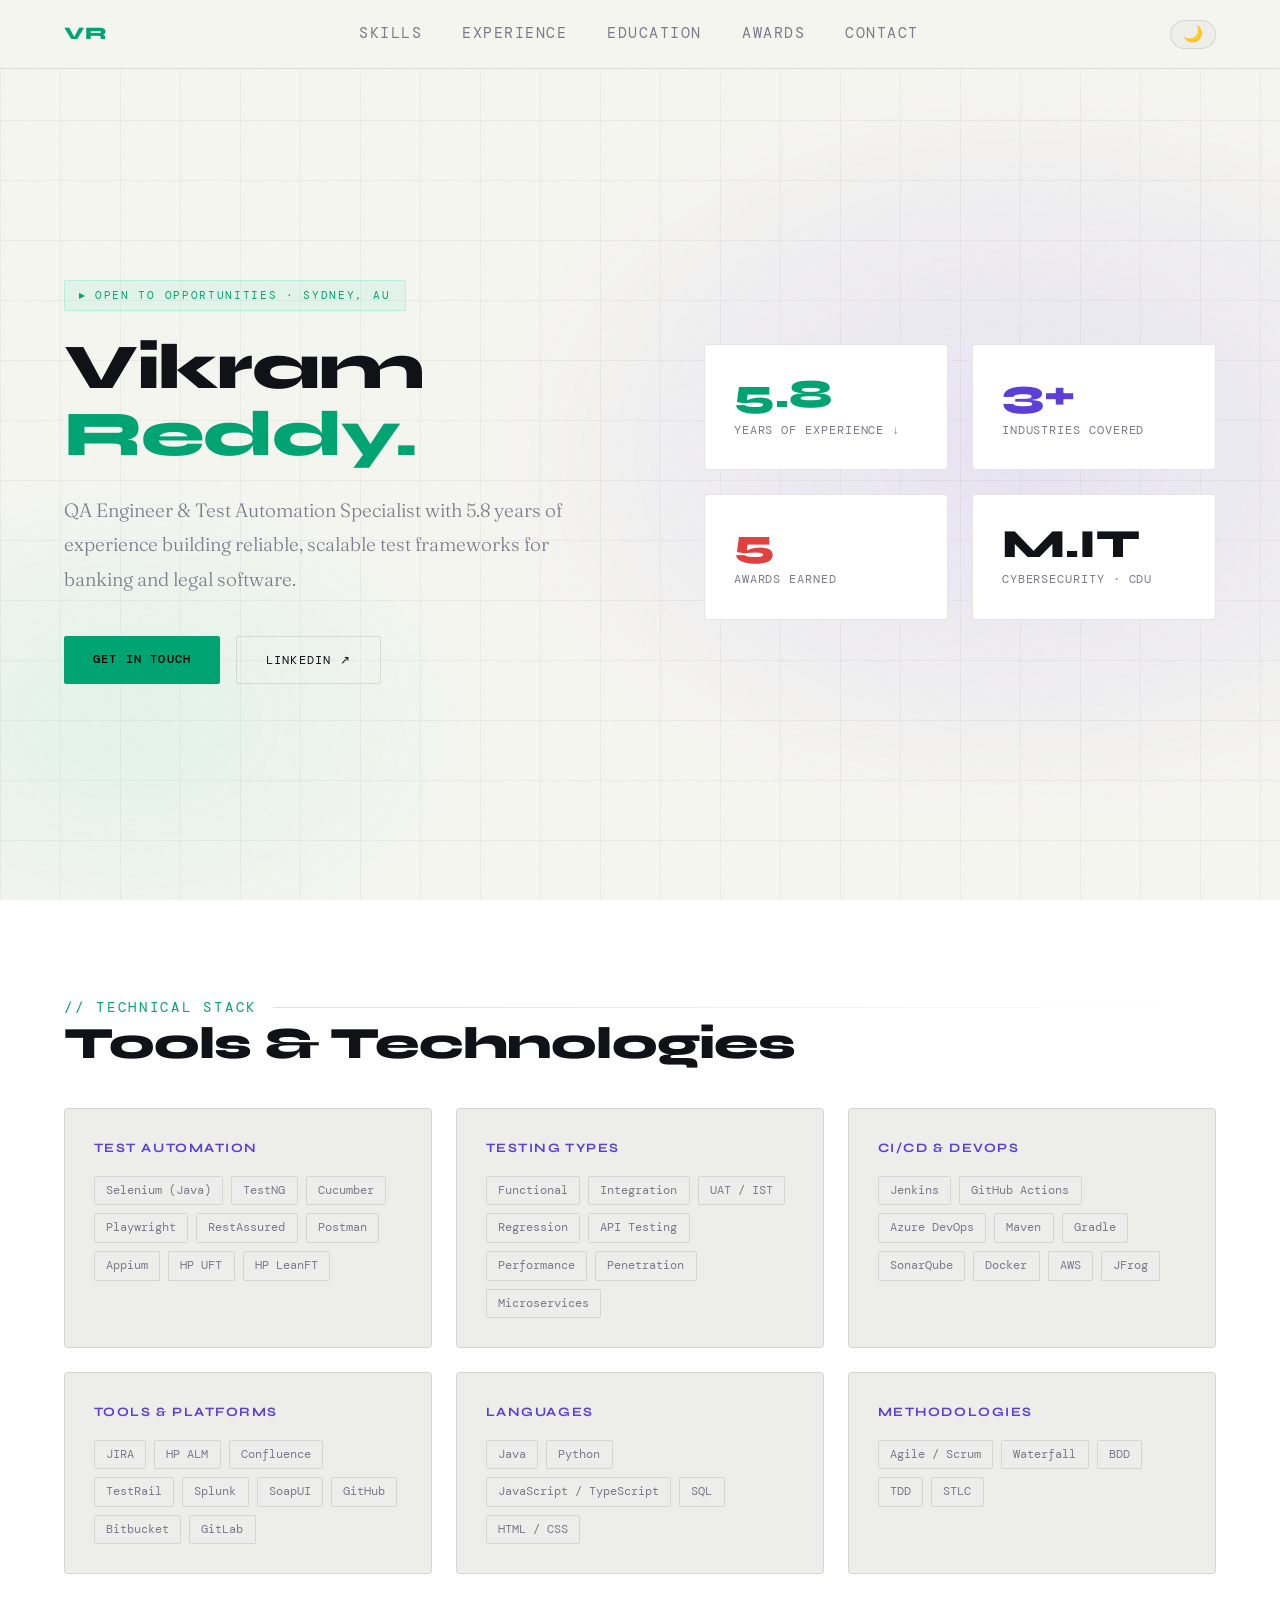
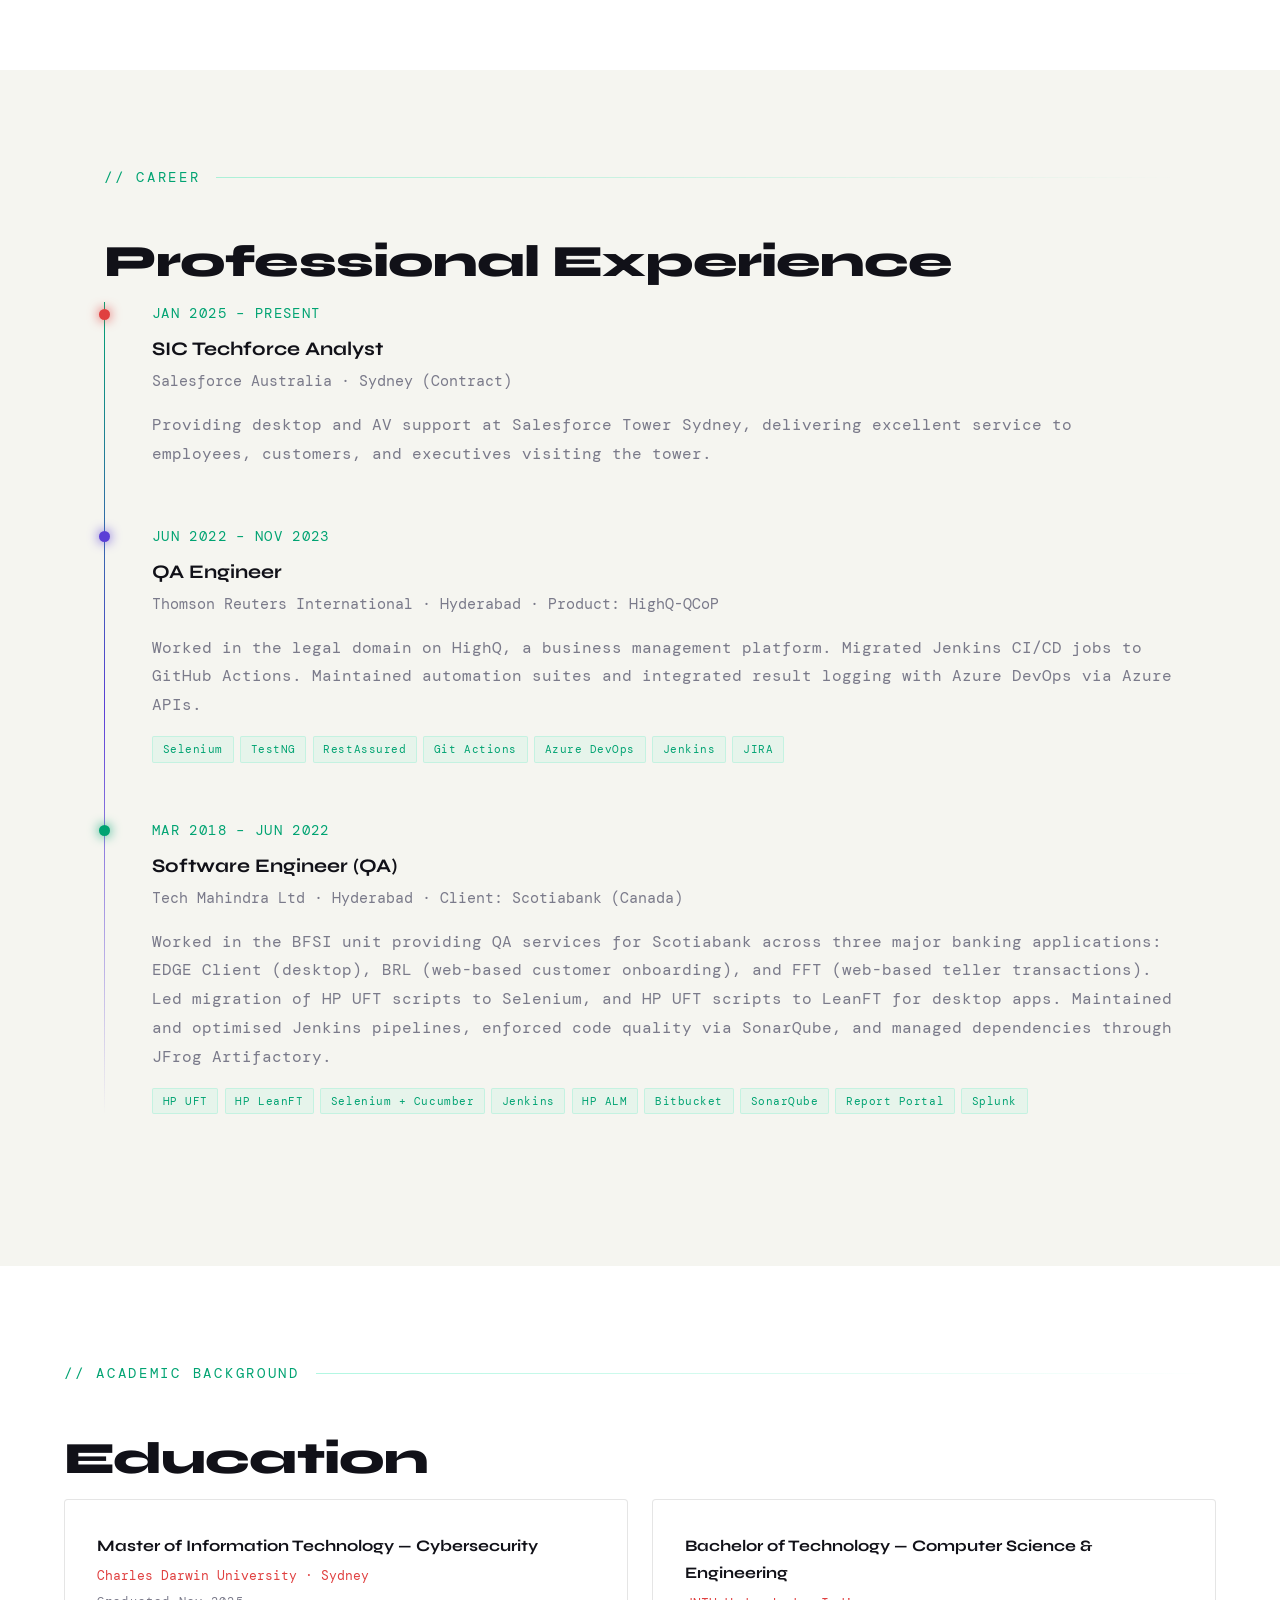
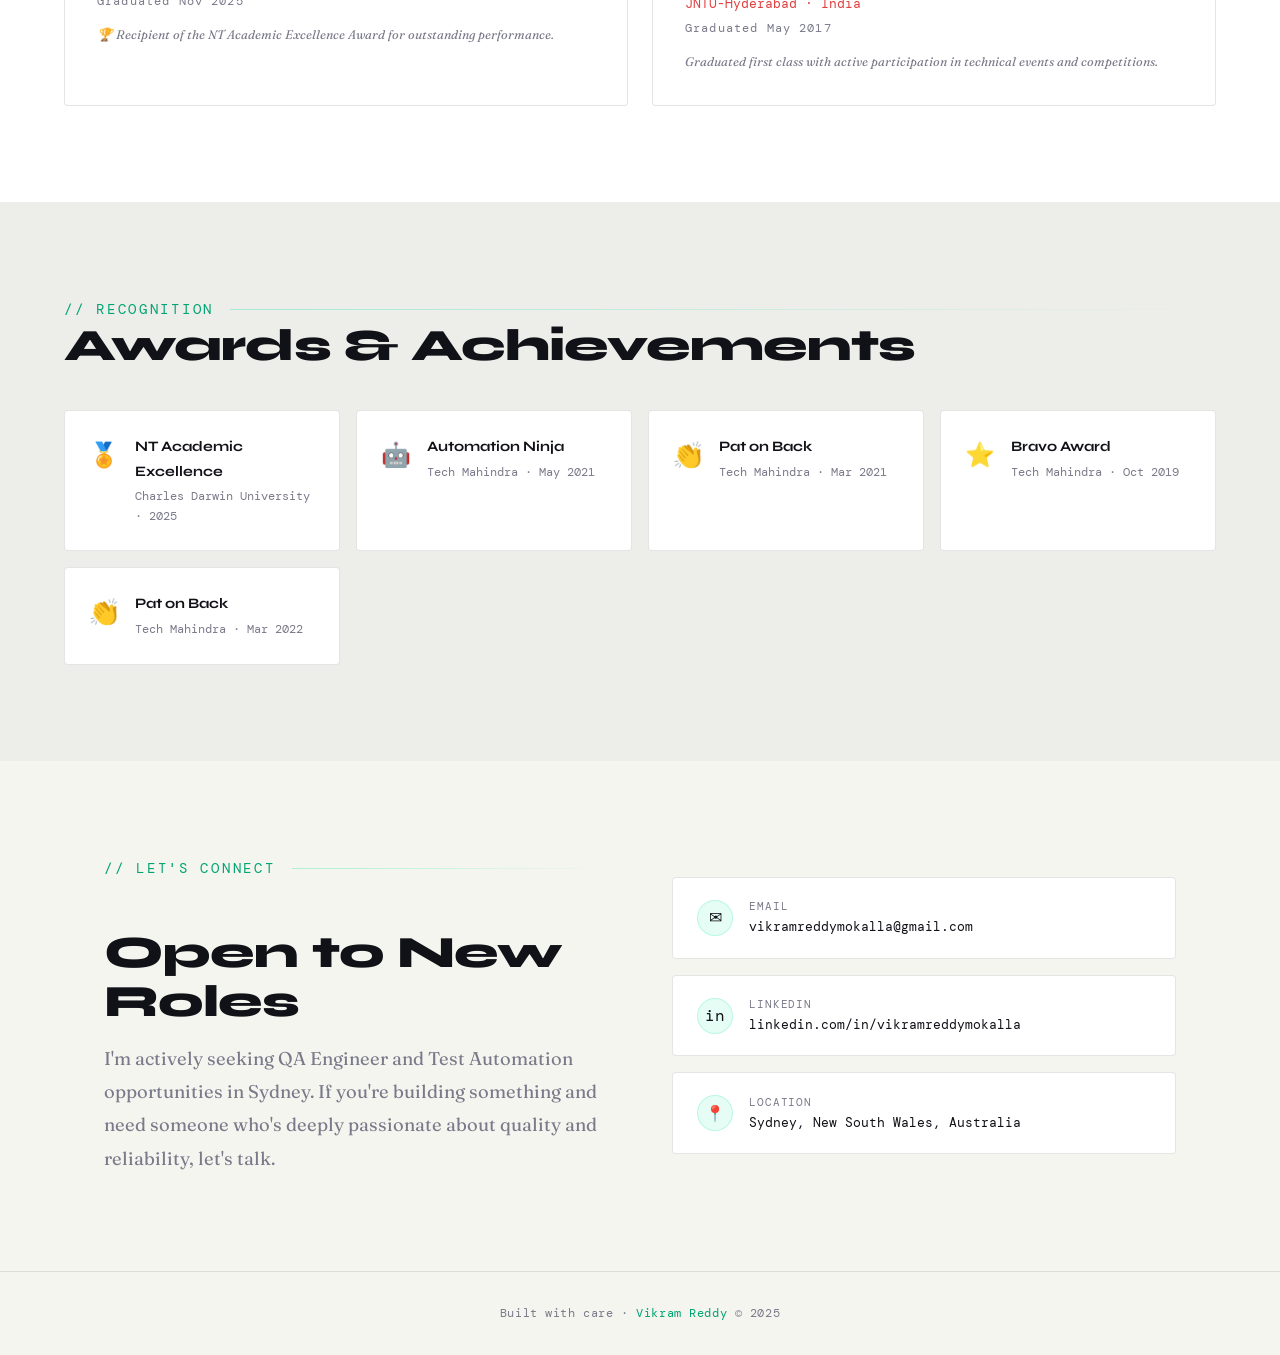
==== commit 8eb394b0: "Update font sizes for improved readability and change email link in contact section" ====
--- a/index.html
+++ b/index.html
@@ -76,7 +76,7 @@
     }
     .nav-links { display: flex; gap: 2.5rem; list-style: none; }
     .nav-links a {
-      color: var(--muted); text-decoration: none; font-size: 0.78rem;
+      color: var(--muted); text-decoration: none; font-size: 0.95rem;
       letter-spacing: 0.1em; text-transform: uppercase;
       transition: color 0.2s;
     }
@@ -131,7 +131,7 @@
       color: var(--muted);
       max-width: 44ch;
       font-family: 'Fraunces', serif;
-      font-size: 1.05rem;
+      font-size: 1.2rem;
       line-height: 1.8;
       font-weight: 300;
       animation: fadeUp 0.6s 0.2s ease both;
@@ -189,7 +189,7 @@
 
     .section-label {
       display: flex; align-items: center; gap: 1rem;
-      font-size: 0.7rem; letter-spacing: 0.2em; text-transform: uppercase;
+      font-size: 0.85rem; letter-spacing: 0.2em; text-transform: uppercase;
       color: var(--accent); margin-bottom: 3rem;
     }
     .section-label::after {
@@ -253,7 +253,7 @@
       box-shadow: 0 0 12px var(--accent);
     }
     .timeline-date {
-      font-size: 0.7rem; letter-spacing: 0.1em; text-transform: uppercase;
+      font-size: 0.85rem; letter-spacing: 0.1em; text-transform: uppercase;
       color: var(--accent); margin-bottom: 0.5rem;
     }
     .timeline-role {
@@ -261,10 +261,10 @@
       font-size: 1.2rem; font-weight: 700;
     }
     .timeline-company {
-      color: var(--muted); font-size: 0.82rem; margin-top: 0.2rem;
+      color: var(--muted); font-size: 0.95rem; margin-top: 0.2rem;
       margin-bottom: 1rem;
     }
-    .timeline-desc { color: var(--muted); line-height: 1.8; margin-bottom: 1rem; font-size: 0.88rem; }
+    .timeline-desc { color: var(--muted); line-height: 1.8; margin-bottom: 1rem; font-size: 1rem; }
     .timeline-skills { display: flex; flex-wrap: wrap; gap: 0.4rem; }
     .timeline-skill {
       background: rgba(0,229,160,0.06); border: 1px solid rgba(0,229,160,0.15);
@@ -317,7 +317,7 @@
       display: grid; grid-template-columns: 1fr 1fr; gap: 4rem; align-items: center;
     }
     .contact-text h2 { margin-bottom: 1rem; }
-    .contact-text p { color: var(--muted); font-family: 'Fraunces', serif; font-size: 1rem; line-height: 1.8; }
+    .contact-text p { color: var(--muted); font-family: 'Fraunces', serif; font-size: 1.15rem; line-height: 1.8; }
     .contact-links { display: flex; flex-direction: column; gap: 1rem; }
     .contact-link {
       display: flex; align-items: center; gap: 1rem;
@@ -408,7 +408,7 @@
         QA Engineer &amp; Test Automation Specialist with 5.8 years of experience building reliable, scalable test frameworks for banking and legal software.
       </p>
       <div class="hero-ctas">
-        <a href="/cdn-cgi/l/email-protection#bec8d7d5ccdfd3ccdbdadac7d3d1d5dfd2d2dffed9d3dfd7d290ddd1d3" class="btn btn-primary">Get in Touch</a>
+        <a href="mailto:vikramreddymokalla+gh_contact@gmail.com" class="btn btn-primary">Get in Touch</a>
         <a href="https://www.linkedin.com/in/vikramreddymokalla/" target="_blank" class="btn btn-outline">LinkedIn ↗</a>
       </div>
     </div>
@@ -655,7 +655,7 @@
           <div class="contact-link-icon">✉</div>
           <div>
             <div class="contact-link-label">Email</div>
-            <div class="contact-link-text"><span class="__cf_email__" data-cfemail="55233c3e273438273031312c383a3e34393934153238343c397b363a38">[email&#160;protected]</span></div>
+            <div class="contact-link-text"><span class="__cf_email__" data-cfemail="55233c3e273438273031312c383a3e34393934153238343c397b363a38">vikramreddymokalla@gmail.com</span></div>
           </div>
         </a>
         <a href="https://www.linkedin.com/in/vikramreddymokalla/" target="_blank" class="contact-link">
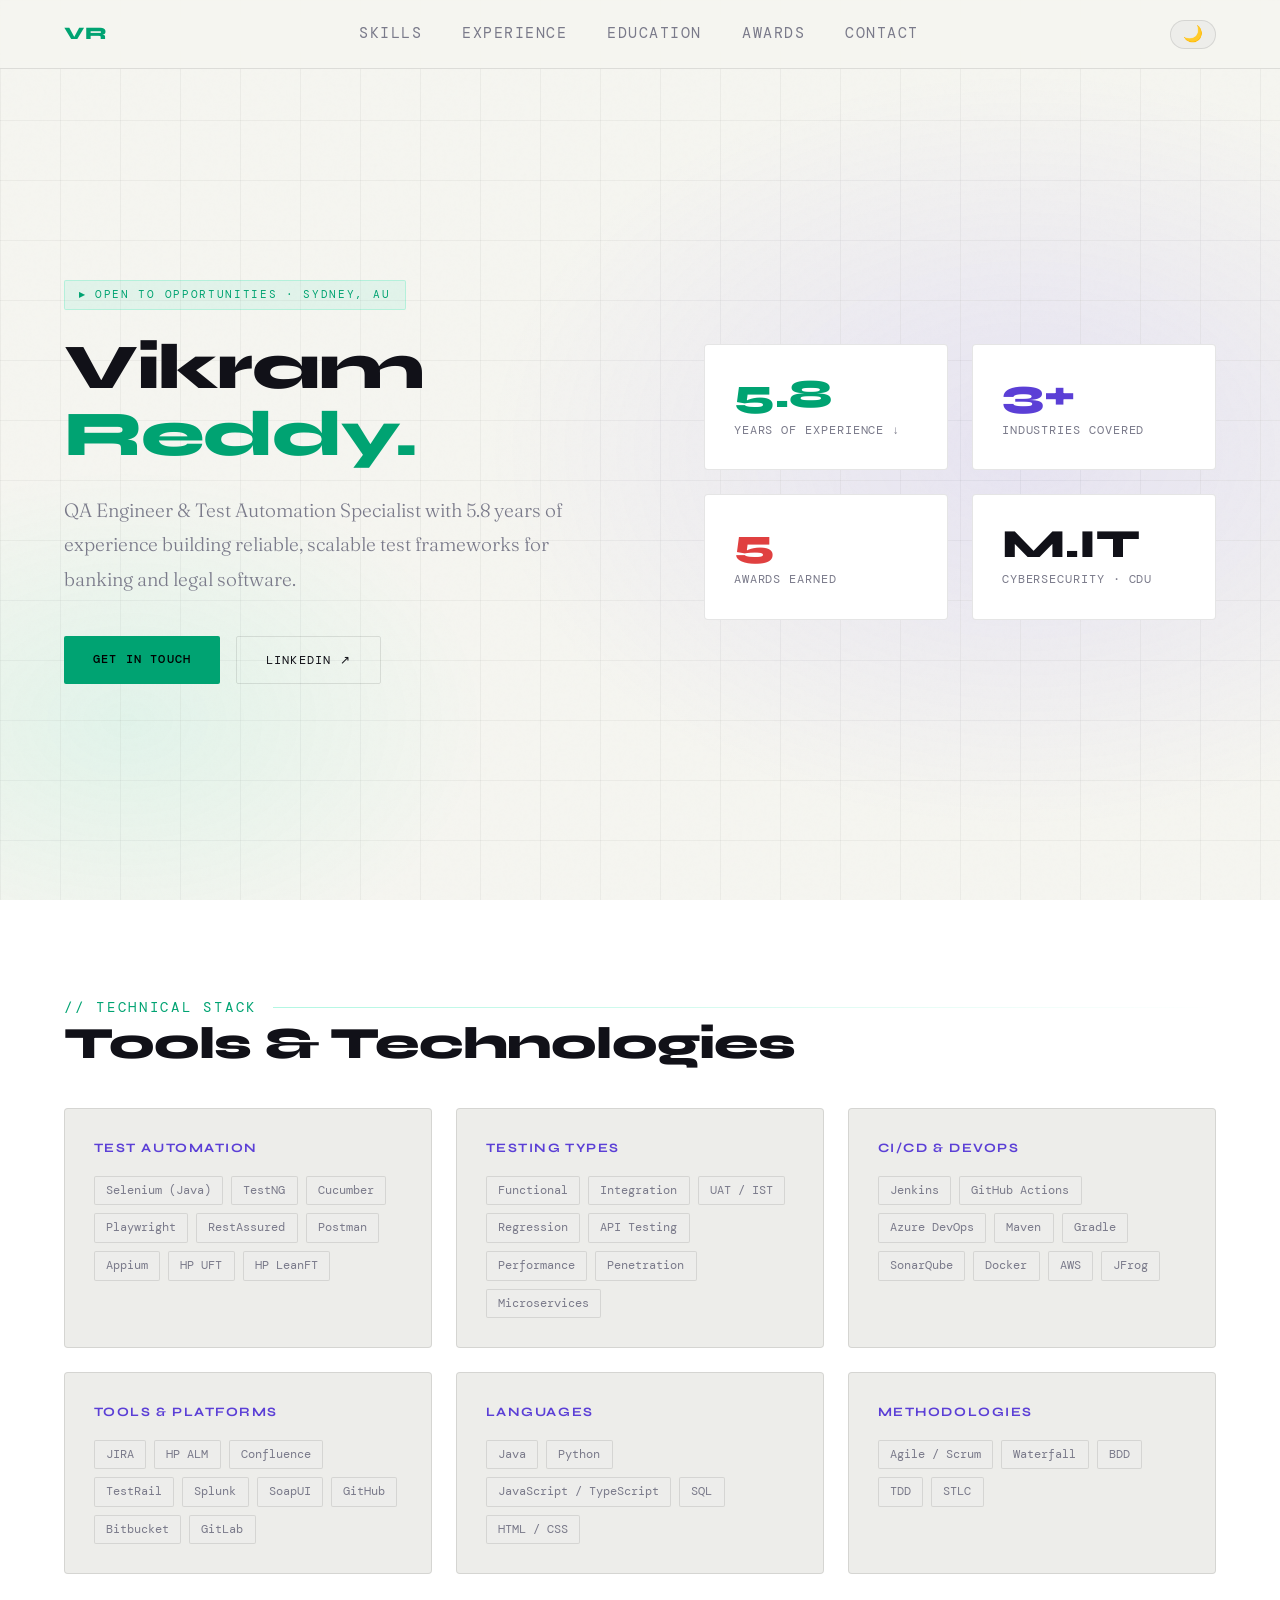
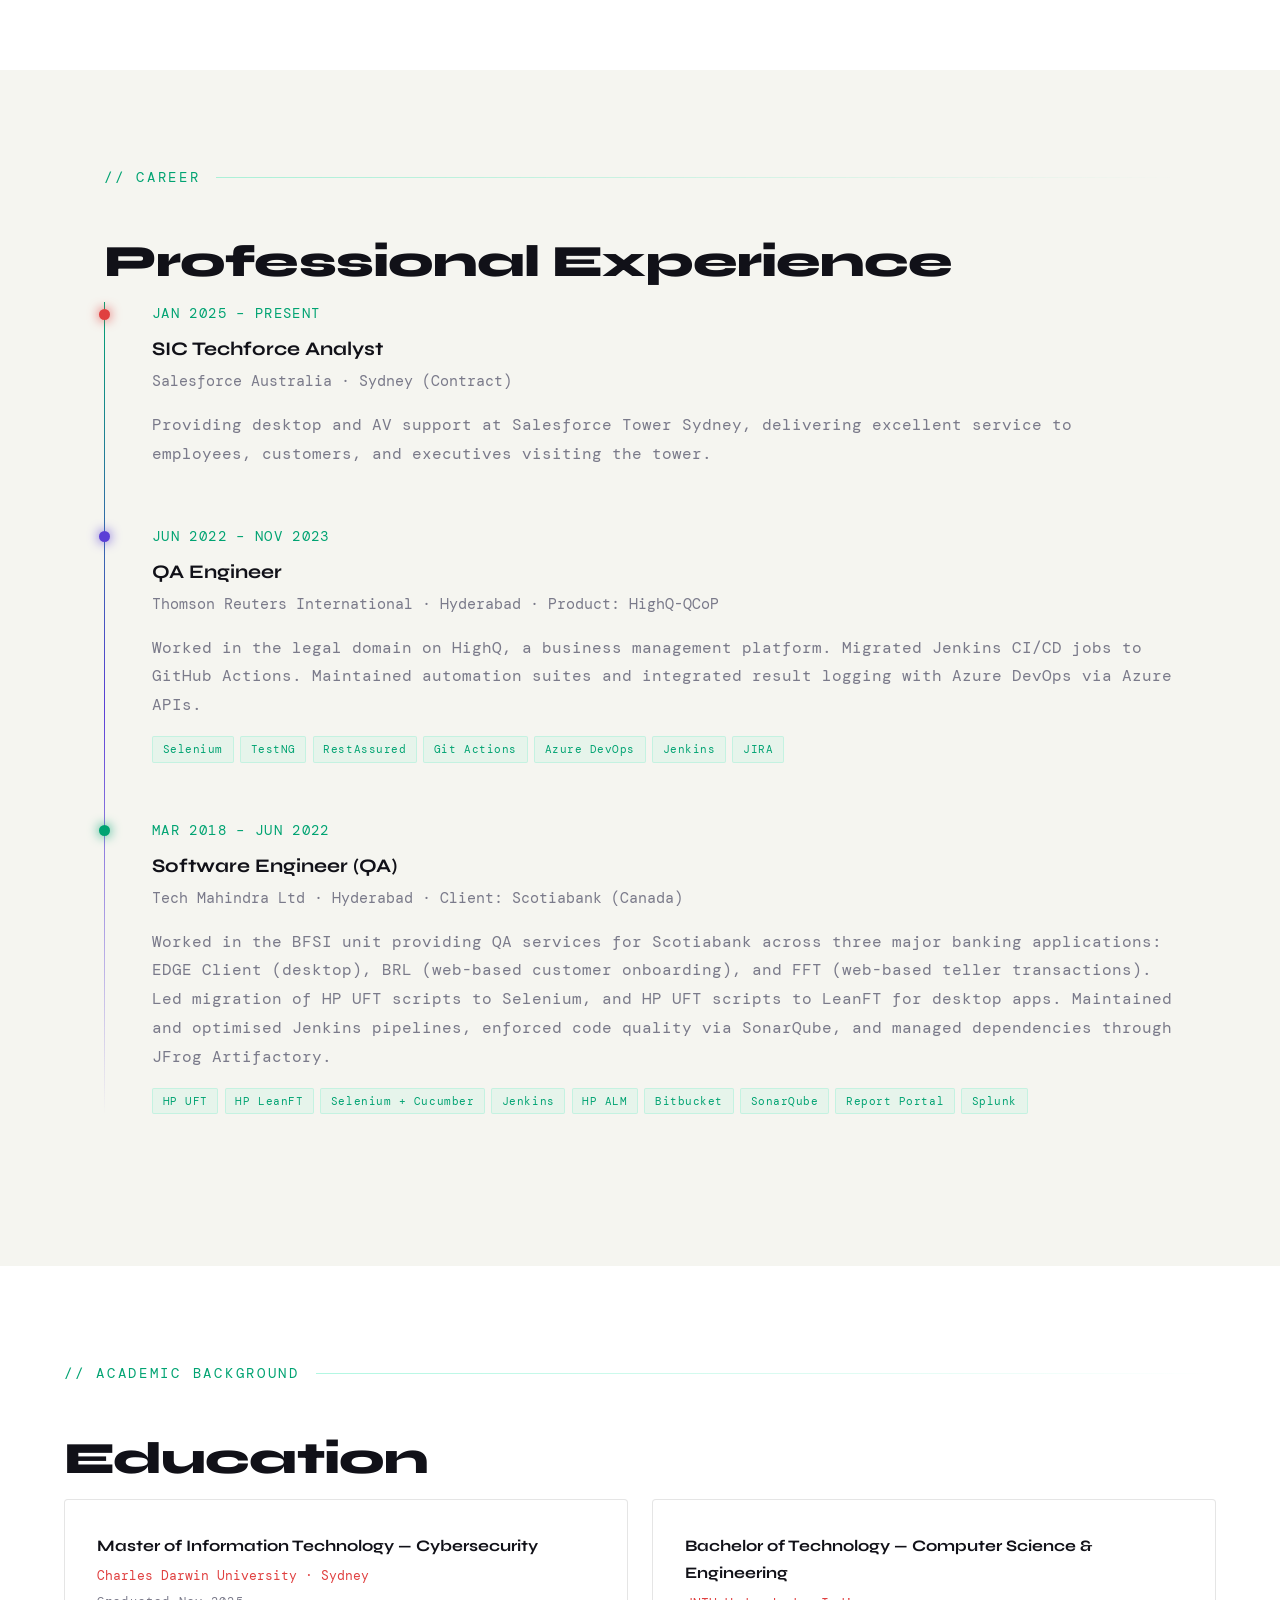
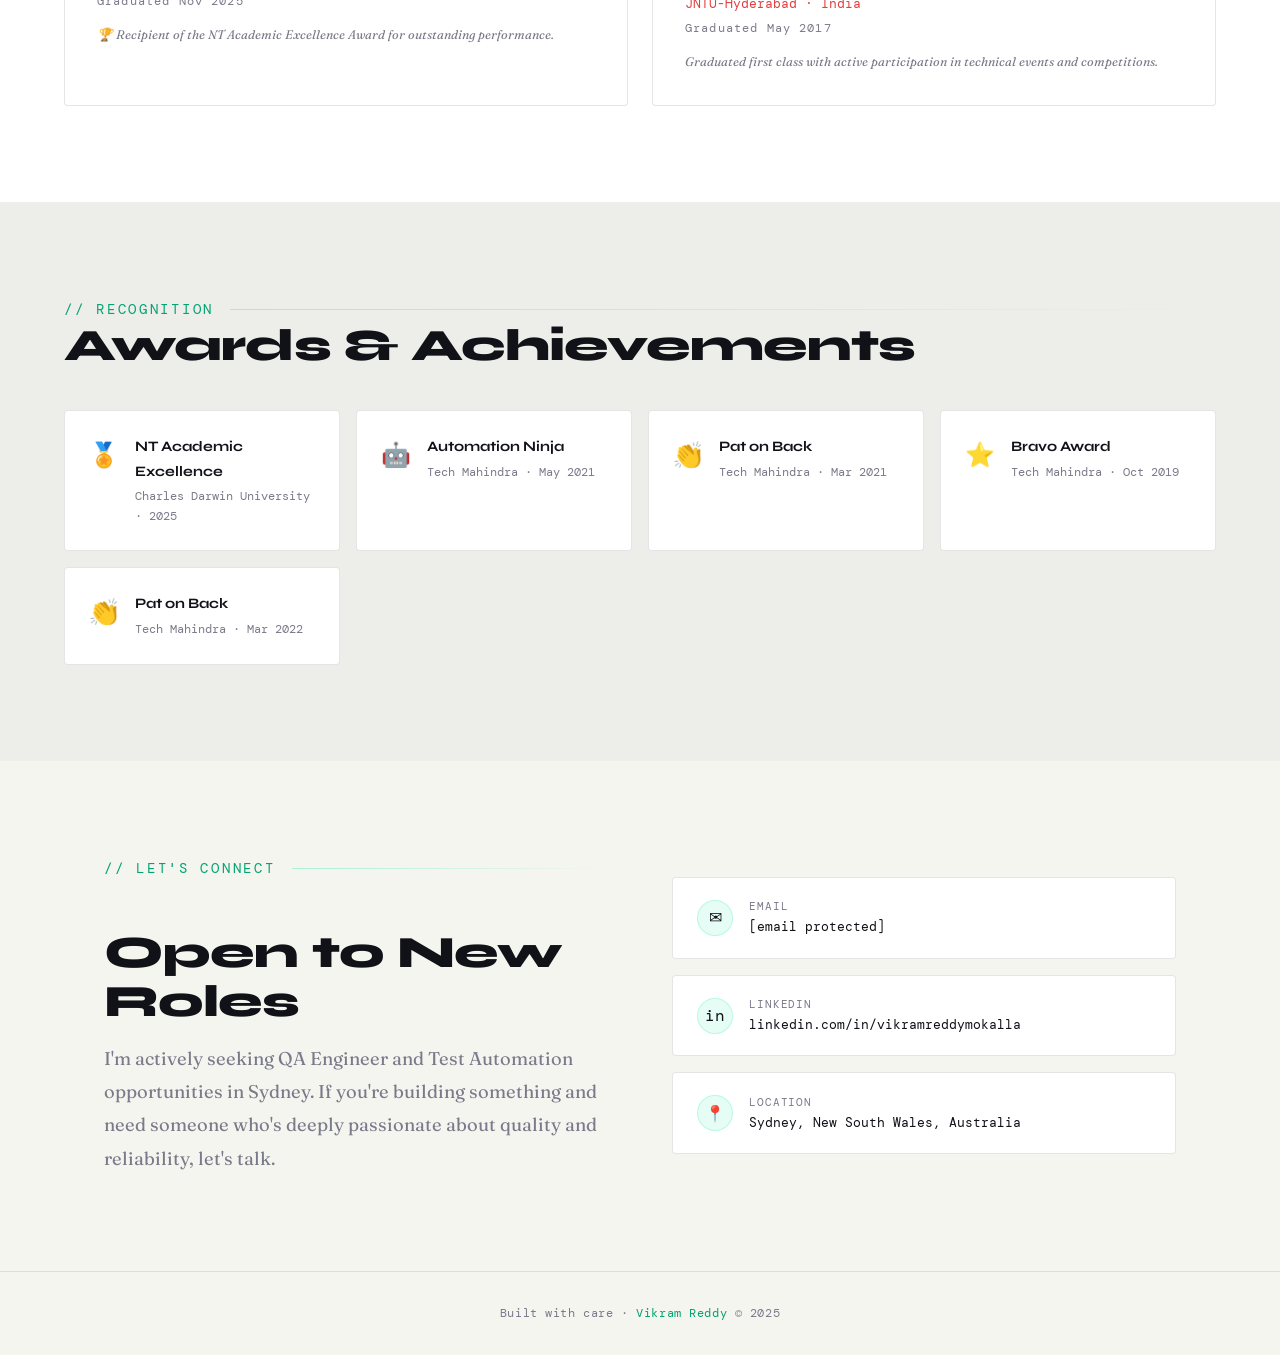
==== commit 2b317d46: "Refactor theme variables and enhance mobile navigation with a hamburger menu" ====
--- a/index.html
+++ b/index.html
@@ -7,6 +7,20 @@
   <link href="https://fonts.googleapis.com/css2?family=Syne:wght@400;600;700;800&family=DM+Mono:wght@300;400;500&family=Fraunces:ital,wght@0,300;0,400;1,300&display=swap" rel="stylesheet"/>
   <style>
     :root {
+      --bg: #f5f5f0;
+      --surface: #ffffff;
+      --surface2: #ededea;
+      --accent: #00a372;
+      --accent2: #5b3fd6;
+      --accent3: #e04040;
+      --text: #111118;
+      --muted: #7a7a8a;
+      --border: rgba(0,0,0,0.1);
+      --glow: rgba(0,163,114,0.1);
+      --nav-bg: rgba(245,245,240,0.95);
+      --grid-line: rgba(0,0,0,0.04);
+    }
+    html.dark {
       --bg: #0a0a0f;
       --surface: #111118;
       --surface2: #18181f;
@@ -17,45 +31,22 @@
       --muted: #6b6b80;
       --border: rgba(255,255,255,0.07);
       --glow: rgba(0,229,160,0.15);
-      --nav-bg: rgba(10,10,15,0.85);
+      --nav-bg: rgba(10,10,15,0.92);
       --grid-line: rgba(255,255,255,0.02);
     }
 
-    html.light {
-      --bg: #f5f5f0;
-      --surface: #ffffff;
-      --surface2: #ededea;
-      --accent: #00a372;
-      --accent2: #5b3fd6;
-      --accent3: #e04040;
-      --text: #111118;
-      --muted: #7a7a8a;
-      --border: rgba(0,0,0,0.1);
-      --glow: rgba(0,163,114,0.1);
-      --nav-bg: rgba(245,245,240,0.9);
-      --grid-line: rgba(0,0,0,0.04);
-    }
-
     *, *::before, *::after { box-sizing: border-box; margin: 0; padding: 0; }
-
     html { scroll-behavior: smooth; }
-
     body {
-      background: var(--bg);
-      color: var(--text);
-      font-family: 'DM Mono', monospace;
-      font-size: 14px;
-      line-height: 1.7;
-      overflow-x: hidden;
-    }
-
-    /* Grain overlay */
+      background: var(--bg); color: var(--text);
+      font-family: 'DM Mono', monospace; font-size: 14px;
+      line-height: 1.7; overflow-x: hidden;
+      transition: background 0.3s, color 0.3s;
+    }
     body::before {
-      content: '';
-      position: fixed; inset: 0; z-index: 0;
+      content: ''; position: fixed; inset: 0; z-index: 0;
       background-image: url("data:image/svg+xml,%3Csvg viewBox='0 0 200 200' xmlns='http://www.w3.org/2000/svg'%3E%3Cfilter id='n'%3E%3CfeTurbulence type='fractalNoise' baseFrequency='0.9' numOctaves='4' stitchTiles='stitch'/%3E%3C/filter%3E%3Crect width='100%25' height='100%25' filter='url(%23n)' opacity='0.04'/%3E%3C/svg%3E");
-      pointer-events: none;
-      opacity: 0.4;
+      pointer-events: none; opacity: 0.4;
     }
 
     /* ── NAV ── */
@@ -66,31 +57,89 @@
       background: var(--nav-bg);
       backdrop-filter: blur(20px);
       border-bottom: 1px solid var(--border);
+      transition: background 0.3s, border-color 0.3s;
     }
     .nav-logo {
-      font-family: 'Syne', sans-serif;
-      font-weight: 800; font-size: 1.1rem;
-      color: var(--accent);
-      letter-spacing: 0.05em;
-      text-decoration: none;
+      font-family: 'Syne', sans-serif; font-weight: 800; font-size: 1.1rem;
+      color: var(--accent); letter-spacing: 0.05em; text-decoration: none;
     }
     .nav-links { display: flex; gap: 2.5rem; list-style: none; }
     .nav-links a {
       color: var(--muted); text-decoration: none; font-size: 0.95rem;
-      letter-spacing: 0.1em; text-transform: uppercase;
-      transition: color 0.2s;
+      letter-spacing: 0.1em; text-transform: uppercase; transition: color 0.2s;
     }
     .nav-links a:hover { color: var(--accent); }
+
+    /* Theme toggle */
+    #theme-toggle {
+      background: var(--surface2); border: 1px solid var(--border);
+      border-radius: 20px; padding: 0.35rem 0.75rem;
+      cursor: pointer; font-size: 1rem; line-height: 1;
+      transition: all 0.2s; display: flex; align-items: center; gap: 0.4rem;
+    }
+    #theme-toggle:hover { border-color: var(--accent); transform: scale(1.08); }
+
+    /* Hamburger — hidden on desktop */
+    #hamburger {
+      display: none;
+      background: none; border: 1px solid var(--border);
+      border-radius: 4px; padding: 0.45rem 0.7rem;
+      font-size: 1.3rem; line-height: 1; color: var(--text);
+      cursor: pointer; transition: border-color 0.2s, color 0.2s;
+    }
+    #hamburger:hover { border-color: var(--accent); color: var(--accent); }
+
+    /* Mobile menu drawer */
+    #mobile-drawer {
+      display: none;
+      position: fixed; top: 58px; left: 0; right: 0; z-index: 99;
+      background: var(--nav-bg);
+      backdrop-filter: blur(24px);
+      -webkit-backdrop-filter: blur(24px);
+      border-bottom: 2px solid var(--accent);
+      box-shadow: 0 12px 40px rgba(0,0,0,0.18);
+      padding: 0.75rem 0 1rem;
+      animation: slideDown 0.25s cubic-bezier(0.16,1,0.3,1);
+    }
+    #mobile-drawer.open { display: block; }
+    #mobile-drawer ul { list-style: none; padding: 0 1rem; display: flex; flex-direction: column; gap: 0.25rem; }
+    #mobile-drawer li { border-radius: 8px; overflow: hidden; }
+    #mobile-drawer a {
+      display: flex; align-items: center; justify-content: space-between;
+      padding: 0.9rem 1.2rem;
+      color: var(--text); text-decoration: none;
+      font-family: 'Syne', sans-serif;
+      font-size: 1rem; font-weight: 600; letter-spacing: 0.06em; text-transform: uppercase;
+      border-radius: 8px;
+      transition: background 0.15s, color 0.15s, transform 0.15s;
+    }
+    #mobile-drawer a::after { content: '→'; opacity: 0.3; font-size: 0.9rem; transition: opacity 0.15s, transform 0.15s; }
+    #mobile-drawer a:hover {
+      color: var(--accent);
+      background: rgba(0,163,114,0.08);
+      transform: translateX(4px);
+    }
+    #mobile-drawer a:hover::after { opacity: 1; transform: translateX(4px); }
+    #mobile-drawer a:active { transform: scale(0.98); }
+
+    /* Drawer footer hint */
+    #mobile-drawer .drawer-footer {
+      text-align: center; margin-top: 0.75rem; padding-top: 0.75rem;
+      border-top: 1px solid var(--border);
+      font-size: 0.65rem; letter-spacing: 0.12em; text-transform: uppercase;
+      color: var(--muted); padding-left: 1rem; padding-right: 1rem;
+    }
+
+    @keyframes slideDown {
+      from { opacity: 0; transform: translateY(-12px); }
+      to   { opacity: 1; transform: translateY(0); }
+    }
 
     /* ── HERO ── */
     .hero {
-      min-height: 100vh;
-      display: grid;
-      grid-template-columns: 1fr 1fr;
-      align-items: center;
-      padding: 8rem 4rem 4rem;
-      position: relative;
-      overflow: hidden;
+      min-height: 100vh; display: grid; grid-template-columns: 1fr 1fr;
+      align-items: center; padding: 8rem 4rem 4rem;
+      position: relative; overflow: hidden;
     }
     .hero-bg {
       position: absolute; inset: 0; z-index: 0;
@@ -99,16 +148,14 @@
     }
     .hero-grid-lines {
       position: absolute; inset: 0; z-index: 0;
-      background-image:
-        linear-gradient(var(--grid-line) 1px, transparent 1px),
-        linear-gradient(90deg, var(--grid-line) 1px, transparent 1px);
+      background-image: linear-gradient(var(--grid-line) 1px, transparent 1px),
+                        linear-gradient(90deg, var(--grid-line) 1px, transparent 1px);
       background-size: 60px 60px;
     }
     .hero-content { position: relative; z-index: 1; }
     .hero-tag {
       display: inline-flex; align-items: center; gap: 0.5rem;
-      background: rgba(0,229,160,0.08);
-      border: 1px solid rgba(0,229,160,0.2);
+      background: rgba(0,229,160,0.08); border: 1px solid rgba(0,229,160,0.2);
       border-radius: 2px; padding: 0.3rem 0.9rem;
       font-size: 0.7rem; letter-spacing: 0.15em; text-transform: uppercase;
       color: var(--accent); margin-bottom: 1.5rem;
@@ -116,24 +163,16 @@
     }
     .hero-tag::before { content: '▶'; font-size: 0.5rem; }
     h1 {
-      font-family: 'Syne', sans-serif;
-      font-weight: 800; font-size: clamp(2.8rem, 5vw, 4.5rem);
+      font-family: 'Syne', sans-serif; font-weight: 800;
+      font-size: clamp(2.8rem, 5vw, 4.5rem);
       line-height: 1.05; letter-spacing: -0.02em;
       animation: fadeUp 0.6s 0.1s ease both;
     }
-    h1 em {
-      font-style: normal;
-      color: var(--accent);
-      display: block;
-    }
+    h1 em { font-style: normal; color: var(--accent); display: block; }
     .hero-desc {
-      margin-top: 1.5rem;
-      color: var(--muted);
-      max-width: 44ch;
-      font-family: 'Fraunces', serif;
-      font-size: 1.2rem;
-      line-height: 1.8;
-      font-weight: 300;
+      margin-top: 1.5rem; color: var(--muted); max-width: 44ch;
+      font-family: 'Fraunces', serif; font-size: 1.2rem;
+      line-height: 1.8; font-weight: 300;
       animation: fadeUp 0.6s 0.2s ease both;
     }
     .hero-ctas {
@@ -142,240 +181,158 @@
     }
     .btn {
       padding: 0.8rem 1.8rem; border-radius: 2px;
-      font-family: 'DM Mono', monospace;
-      font-size: 0.75rem; letter-spacing: 0.1em; text-transform: uppercase;
-      text-decoration: none; cursor: pointer;
-      transition: all 0.2s;
-    }
-    .btn-primary {
-      background: var(--accent); color: #000;
-      border: none; font-weight: 500;
-    }
+      font-family: 'DM Mono', monospace; font-size: 0.75rem;
+      letter-spacing: 0.1em; text-transform: uppercase;
+      text-decoration: none; cursor: pointer; transition: all 0.2s;
+    }
+    .btn-primary { background: var(--accent); color: #000; border: none; font-weight: 500; }
     .btn-primary:hover { background: #00ffb3; transform: translateY(-2px); box-shadow: 0 8px 30px rgba(0,229,160,0.3); }
-    .btn-outline {
-      background: transparent; color: var(--text);
-      border: 1px solid var(--border);
-    }
+    .btn-outline { background: transparent; color: var(--text); border: 1px solid var(--border); }
     .btn-outline:hover { border-color: var(--accent); color: var(--accent); transform: translateY(-2px); }
-
     .hero-stats {
-      position: relative; z-index: 1;
-      display: grid; grid-template-columns: 1fr 1fr;
-      gap: 1.5rem; padding-left: 4rem;
-      animation: fadeUp 0.6s 0.4s ease both;
+      position: relative; z-index: 1; display: grid; grid-template-columns: 1fr 1fr;
+      gap: 1.5rem; padding-left: 4rem; animation: fadeUp 0.6s 0.4s ease both;
     }
     .stat-card {
-      background: var(--surface);
-      border: 1px solid var(--border);
+      background: var(--surface); border: 1px solid var(--border);
       border-radius: 4px; padding: 1.8rem;
       transition: border-color 0.2s, transform 0.2s;
     }
     .stat-card:hover { border-color: rgba(0,229,160,0.3); transform: translateY(-4px); }
-    .stat-num {
-      font-family: 'Syne', sans-serif;
-      font-size: 2.5rem; font-weight: 800;
-      color: var(--accent); line-height: 1;
-    }
-    .stat-label {
-      color: var(--muted); font-size: 0.72rem;
-      letter-spacing: 0.08em; text-transform: uppercase; margin-top: 0.4rem;
-    }
+    .stat-num { font-family: 'Syne', sans-serif; font-size: 2.5rem; font-weight: 800; color: var(--accent); line-height: 1; }
+    .stat-label { color: var(--muted); font-size: 0.72rem; letter-spacing: 0.08em; text-transform: uppercase; margin-top: 0.4rem; }
     .stat-card.purple .stat-num { color: var(--accent2); }
     .stat-card.red .stat-num { color: var(--accent3); }
     .stat-card.white .stat-num { color: var(--text); }
 
     /* ── SECTIONS ── */
     section { position: relative; padding: 6rem 4rem; max-width: 1200px; margin: 0 auto; }
-
     .section-label {
       display: flex; align-items: center; gap: 1rem;
       font-size: 0.85rem; letter-spacing: 0.2em; text-transform: uppercase;
       color: var(--accent); margin-bottom: 3rem;
     }
-    .section-label::after {
-      content: ''; flex: 1; height: 1px;
-      background: linear-gradient(to right, rgba(0,229,160,0.3), transparent);
-    }
-
-    h2 {
-      font-family: 'Syne', sans-serif;
-      font-size: clamp(2rem, 3.5vw, 2.8rem);
-      font-weight: 800; letter-spacing: -0.02em;
-      margin-bottom: 1rem; line-height: 1.1;
-    }
+    .section-label::after { content: ''; flex: 1; height: 1px; background: linear-gradient(to right, rgba(0,229,160,0.3), transparent); }
+    h2 { font-family: 'Syne', sans-serif; font-size: clamp(2rem, 3.5vw, 2.8rem); font-weight: 800; letter-spacing: -0.02em; margin-bottom: 1rem; line-height: 1.1; }
 
     /* ── SKILLS ── */
     #skills { background: var(--surface); margin: 0; max-width: none; padding: 6rem 4rem; }
     #skills > * { max-width: 1200px; margin: 0 auto; }
-    .skills-grid {
-      display: grid; grid-template-columns: repeat(auto-fit, minmax(280px, 1fr));
-      gap: 1.5rem; max-width: 1200px; margin: 0 auto;
-    }
-    .skill-group {
-      background: var(--surface2);
-      border: 1px solid var(--border); border-radius: 4px;
-      padding: 1.8rem;
-      transition: border-color 0.2s;
-    }
+    .skills-grid { display: grid; grid-template-columns: repeat(auto-fit, minmax(280px, 1fr)); gap: 1.5rem; max-width: 1200px; margin: 0 auto; }
+    .skill-group { background: var(--surface2); border: 1px solid var(--border); border-radius: 4px; padding: 1.8rem; transition: border-color 0.2s; }
     .skill-group:hover { border-color: rgba(123,97,255,0.4); }
-    .skill-group-title {
-      font-family: 'Syne', sans-serif;
-      font-size: 0.8rem; font-weight: 700;
-      letter-spacing: 0.12em; text-transform: uppercase;
-      color: var(--accent2); margin-bottom: 1rem;
-    }
+    .skill-group-title { font-family: 'Syne', sans-serif; font-size: 0.8rem; font-weight: 700; letter-spacing: 0.12em; text-transform: uppercase; color: var(--accent2); margin-bottom: 1rem; }
     .skill-tags { display: flex; flex-wrap: wrap; gap: 0.5rem; }
-    .skill-tag {
-      background: rgba(255,255,255,0.05);
-      border: 1px solid var(--border); border-radius: 2px;
-      padding: 0.25rem 0.7rem;
-      font-size: 0.72rem; color: var(--muted);
-      transition: all 0.2s;
-    }
+    .skill-tag { background: rgba(255,255,255,0.05); border: 1px solid var(--border); border-radius: 2px; padding: 0.25rem 0.7rem; font-size: 0.72rem; color: var(--muted); transition: all 0.2s; }
     .skill-tag:hover { border-color: var(--accent2); color: var(--text); }
 
     /* ── EXPERIENCE ── */
     .timeline { position: relative; }
-    .timeline::before {
-      content: ''; position: absolute; left: 0; top: 0; bottom: 0;
-      width: 1px; background: linear-gradient(to bottom, var(--accent), var(--accent2), transparent);
-    }
-    .timeline-item {
-      padding-left: 3rem; margin-bottom: 3.5rem; position: relative;
-      opacity: 1; transform: translateX(0);
-      transition: opacity 0.5s ease, transform 0.5s ease;
-    }
-    .timeline-item.visible { opacity: 1; transform: translateX(0); }
-    .timeline-dot {
-      position: absolute; left: -5px; top: 0.4rem;
-      width: 11px; height: 11px; border-radius: 50%;
-      background: var(--accent);
-      box-shadow: 0 0 12px var(--accent);
-    }
-    .timeline-date {
-      font-size: 0.85rem; letter-spacing: 0.1em; text-transform: uppercase;
-      color: var(--accent); margin-bottom: 0.5rem;
-    }
-    .timeline-role {
-      font-family: 'Syne', sans-serif;
-      font-size: 1.2rem; font-weight: 700;
-    }
-    .timeline-company {
-      color: var(--muted); font-size: 0.95rem; margin-top: 0.2rem;
-      margin-bottom: 1rem;
-    }
+    .timeline::before { content: ''; position: absolute; left: 0; top: 0; bottom: 0; width: 1px; background: linear-gradient(to bottom, var(--accent), var(--accent2), transparent); }
+    .timeline-item { padding-left: 3rem; margin-bottom: 3.5rem; position: relative; }
+    .timeline-dot { position: absolute; left: -5px; top: 0.4rem; width: 11px; height: 11px; border-radius: 50%; background: var(--accent); box-shadow: 0 0 12px var(--accent); }
+    .timeline-date { font-size: 0.85rem; letter-spacing: 0.1em; text-transform: uppercase; color: var(--accent); margin-bottom: 0.5rem; }
+    .timeline-role { font-family: 'Syne', sans-serif; font-size: 1.2rem; font-weight: 700; }
+    .timeline-company { color: var(--muted); font-size: 0.95rem; margin-top: 0.2rem; margin-bottom: 1rem; }
     .timeline-desc { color: var(--muted); line-height: 1.8; margin-bottom: 1rem; font-size: 1rem; }
     .timeline-skills { display: flex; flex-wrap: wrap; gap: 0.4rem; }
-    .timeline-skill {
-      background: rgba(0,229,160,0.06); border: 1px solid rgba(0,229,160,0.15);
-      border-radius: 2px; padding: 0.2rem 0.6rem;
-      font-size: 0.68rem; color: var(--accent); letter-spacing: 0.05em;
-    }
+    .timeline-skill { background: rgba(0,229,160,0.06); border: 1px solid rgba(0,229,160,0.15); border-radius: 2px; padding: 0.2rem 0.6rem; font-size: 0.68rem; color: var(--accent); letter-spacing: 0.05em; }
 
     /* ── EDUCATION ── */
     .edu-grid { display: grid; grid-template-columns: 1fr 1fr; gap: 1.5rem; }
-    .edu-card {
-      background: var(--surface); border: 1px solid var(--border);
-      border-radius: 4px; padding: 2rem;
-      transition: border-color 0.2s, transform 0.2s;
-    }
+    .edu-card { background: var(--surface); border: 1px solid var(--border); border-radius: 4px; padding: 2rem; transition: border-color 0.2s, transform 0.2s; }
     .edu-card:hover { border-color: rgba(255,107,107,0.3); transform: translateY(-4px); }
-    .edu-degree {
-      font-family: 'Syne', sans-serif;
-      font-size: 1rem; font-weight: 700; margin-bottom: 0.4rem;
-    }
+    .edu-degree { font-family: 'Syne', sans-serif; font-size: 1rem; font-weight: 700; margin-bottom: 0.4rem; }
     .edu-school { color: var(--accent3); font-size: 0.8rem; margin-bottom: 0.3rem; }
     .edu-year { color: var(--muted); font-size: 0.72rem; letter-spacing: 0.1em; }
-    .edu-note {
-      margin-top: 0.8rem; font-size: 0.78rem; color: var(--muted);
-      font-family: 'Fraunces', serif; font-style: italic;
-    }
+    .edu-note { margin-top: 0.8rem; font-size: 0.78rem; color: var(--muted); font-family: 'Fraunces', serif; font-style: italic; }
 
     /* ── AWARDS ── */
     #awards { background: var(--surface2); margin: 0; max-width: none; padding: 6rem 4rem; }
     #awards > * { max-width: 1200px; margin: 0 auto; }
-    .awards-grid {
-      display: grid; grid-template-columns: repeat(auto-fit, minmax(220px, 1fr));
-      gap: 1rem; max-width: 1200px; margin: 0 auto;
-    }
-    .award-card {
-      background: var(--surface); border: 1px solid var(--border);
-      border-radius: 4px; padding: 1.5rem;
-      display: flex; align-items: flex-start; gap: 1rem;
-      transition: border-color 0.2s, transform 0.2s;
-    }
+    .awards-grid { display: grid; grid-template-columns: repeat(auto-fit, minmax(220px, 1fr)); gap: 1rem; max-width: 1200px; margin: 0 auto; }
+    .award-card { background: var(--surface); border: 1px solid var(--border); border-radius: 4px; padding: 1.5rem; display: flex; align-items: flex-start; gap: 1rem; transition: border-color 0.2s, transform 0.2s; }
     .award-card:hover { border-color: rgba(255,200,0,0.3); transform: translateY(-3px); }
     .award-icon { font-size: 1.5rem; flex-shrink: 0; }
-    .award-name {
-      font-family: 'Syne', sans-serif; font-weight: 700;
-      font-size: 0.9rem; margin-bottom: 0.2rem;
-    }
+    .award-name { font-family: 'Syne', sans-serif; font-weight: 700; font-size: 0.9rem; margin-bottom: 0.2rem; }
     .award-org { color: var(--muted); font-size: 0.72rem; }
 
     /* ── CONTACT ── */
-    .contact-inner {
-      display: grid; grid-template-columns: 1fr 1fr; gap: 4rem; align-items: center;
-    }
+    .contact-inner { display: grid; grid-template-columns: 1fr 1fr; gap: 4rem; align-items: center; }
     .contact-text h2 { margin-bottom: 1rem; }
     .contact-text p { color: var(--muted); font-family: 'Fraunces', serif; font-size: 1.15rem; line-height: 1.8; }
     .contact-links { display: flex; flex-direction: column; gap: 1rem; }
-    .contact-link {
-      display: flex; align-items: center; gap: 1rem;
-      background: var(--surface); border: 1px solid var(--border);
-      border-radius: 4px; padding: 1.2rem 1.5rem;
-      text-decoration: none; color: var(--text);
-      transition: all 0.2s;
-    }
+    .contact-link { display: flex; align-items: center; gap: 1rem; background: var(--surface); border: 1px solid var(--border); border-radius: 4px; padding: 1.2rem 1.5rem; text-decoration: none; color: var(--text); transition: all 0.2s; }
     .contact-link:hover { border-color: var(--accent); transform: translateX(6px); }
-    .contact-link-icon {
-      width: 36px; height: 36px; border-radius: 50%;
-      background: rgba(0,229,160,0.1); border: 1px solid rgba(0,229,160,0.2);
-      display: flex; align-items: center; justify-content: center;
-      font-size: 1rem; flex-shrink: 0;
-    }
+    .contact-link-icon { width: 36px; height: 36px; border-radius: 50%; background: rgba(0,229,160,0.1); border: 1px solid rgba(0,229,160,0.2); display: flex; align-items: center; justify-content: center; font-size: 1rem; flex-shrink: 0; }
     .contact-link-text { font-size: 0.82rem; }
     .contact-link-label { color: var(--muted); font-size: 0.7rem; letter-spacing: 0.08em; text-transform: uppercase; }
 
     /* ── FOOTER ── */
-    footer {
-      text-align: center; padding: 2rem; border-top: 1px solid var(--border);
-      color: var(--muted); font-size: 0.72rem; letter-spacing: 0.05em;
-    }
+    footer { text-align: center; padding: 2rem; border-top: 1px solid var(--border); color: var(--muted); font-size: 0.72rem; letter-spacing: 0.05em; }
     footer span { color: var(--accent); }
 
     /* ── ANIMATIONS ── */
-    @keyframes fadeUp {
-      from { opacity: 0; transform: translateY(24px); }
-      to   { opacity: 1; transform: translateY(0); }
-    }
+    @keyframes fadeUp { from { opacity: 0; transform: translateY(24px); } to { opacity: 1; transform: translateY(0); } }
 
     /* ── MOBILE ── */
     @media (max-width: 768px) {
       nav { padding: 1rem 1.5rem; }
-      .nav-links { display: none; }
-      .hero { grid-template-columns: 1fr; padding: 7rem 1.5rem 3rem; }
-      .hero-stats { padding-left: 0; grid-template-columns: 1fr 1fr; }
-      section { padding: 4rem 1.5rem; }
-      #skills, #awards { padding: 4rem 1.5rem; }
+      .nav-links { display: none !important; }
+      #hamburger { display: block; }
+
+      /* Hero */
+      .hero { grid-template-columns: 1fr; padding: 6rem 1.5rem 3rem; gap: 2.5rem; }
+      h1 { font-size: clamp(2.2rem, 9vw, 3rem); }
+      .hero-desc { font-size: 1rem; max-width: 100%; }
+      .hero-ctas { flex-direction: column; width: 100%; }
+      .btn { text-align: center; padding: 1rem 1.5rem; font-size: 0.85rem; width: 100%; box-sizing: border-box; }
+
+      /* Stat cards */
+      .hero-stats { padding-left: 0; grid-template-columns: 1fr 1fr; gap: 0.75rem; width: 100%; }
+      .stat-card { padding: 1rem 0.75rem; display: flex; align-items: center; gap: 0.6rem; border-radius: 8px; min-width: 0; overflow: hidden; }
+      .stat-num { font-size: 1.6rem; flex-shrink: 0; }
+      .stat-label { font-size: 0.6rem; margin-top: 0; white-space: normal; word-break: break-word; line-height: 1.3; }
+
+      /* Sections */
+      section { padding: 3rem 1.5rem; }
+      #skills, #awards { padding: 3rem 1.5rem; }
+      h2 { font-size: 1.8rem; }
+
+      /* Skills */
+      .skills-grid { grid-template-columns: 1fr; }
+
+      /* Timeline */
+      .timeline-item { padding-left: 2rem; margin-bottom: 2.5rem; }
+      .timeline-role { font-size: 1.05rem; }
+      .timeline-desc { font-size: 0.9rem; }
+
+      /* Education */
+      .edu-grid { grid-template-columns: 1fr; }
+
+      /* Awards */
+      .awards-grid { grid-template-columns: 1fr 1fr; gap: 0.75rem; }
+      .award-card { padding: 1rem; flex-direction: column; gap: 0.5rem; }
+
+      /* Contact */
       .contact-inner { grid-template-columns: 1fr; gap: 2rem; }
-      .edu-grid { grid-template-columns: 1fr; }
-    }
-
-    /* ── THEME TOGGLE ── */
-    #theme-toggle {
-      background: var(--surface2);
-      border: 1px solid var(--border);
-      border-radius: 20px;
-      padding: 0.35rem 0.75rem;
-      cursor: pointer;
-      font-size: 1rem;
-      line-height: 1;
-      transition: all 0.2s;
-      display: flex; align-items: center; gap: 0.4rem;
-    }
-    #theme-toggle:hover {
-      border-color: var(--accent);
-      transform: scale(1.08);
+      .contact-link {
+        padding: 1rem 1.2rem;
+        flex-direction: row;
+        align-items: center;
+        gap: 0.9rem;
+        border-radius: 8px;
+      }
+      .contact-link-icon { width: 40px; height: 40px; font-size: 1.1rem; flex-shrink: 0; }
+      .contact-link-text { font-size: 0.78rem; word-break: break-all; }
+      .contact-link-label { font-size: 0.65rem; }
+      .contact-links { gap: 0.75rem; }
+    }
+
+    @media (max-width: 400px) {
+      .hero-stats { grid-template-columns: 1fr; }
+      .awards-grid { grid-template-columns: 1fr; }
+      h1 { font-size: 2rem; }
     }
   </style>
 </head>
@@ -391,13 +348,27 @@
       <li><a href="#awards">Awards</a></li>
       <li><a href="#contact">Contact</a></li>
     </ul>
-    <button id="theme-toggle" aria-label="Toggle theme" title="Toggle light/dark mode">
-      <span id="theme-icon">☀️</span>
-    </button>
+    <div style="display:flex;align-items:center;gap:0.75rem;">
+      <button id="theme-toggle" aria-label="Toggle theme" title="Toggle light/dark mode">
+        <span id="theme-icon">🌙</span>
+      </button>
+      <button id="hamburger" aria-label="Open menu">&#9776;</button>
+    </div>
   </nav>
 
-  <!-- HERO -->
-  <header class="hero">
+  <!-- MOBILE DRAWER -->
+  <div id="mobile-drawer">
+    <ul>
+      <li><a href="#skills">Skills</a></li>
+      <li><a href="#experience">Experience</a></li>
+      <li><a href="#education">Education</a></li>
+      <li><a href="#awards">Awards</a></li>
+      <li><a href="#contact">Contact</a></li>
+    </ul>
+    <div class="drawer-footer">Vikram Reddy · QA Engineer · Sydney</div>
+  </div>
+
+<header class="hero">
     <div class="hero-bg"></div>
     <div class="hero-grid-lines"></div>
 
@@ -408,7 +379,7 @@
         QA Engineer &amp; Test Automation Specialist with 5.8 years of experience building reliable, scalable test frameworks for banking and legal software.
       </p>
       <div class="hero-ctas">
-        <a href="mailto:vikramreddymokalla+gh_contact@gmail.com" class="btn btn-primary">Get in Touch</a>
+        <a href="/cdn-cgi/l/email-protection#bec8d7d5ccdfd3ccdbdadac7d3d1d5dfd2d2dffed9d3dfd7d290ddd1d3" class="btn btn-primary">Get in Touch</a>
         <a href="https://www.linkedin.com/in/vikramreddymokalla/" target="_blank" class="btn btn-outline">LinkedIn ↗</a>
       </div>
     </div>
@@ -655,7 +626,7 @@
           <div class="contact-link-icon">✉</div>
           <div>
             <div class="contact-link-label">Email</div>
-            <div class="contact-link-text"><span class="__cf_email__" data-cfemail="55233c3e273438273031312c383a3e34393934153238343c397b363a38">vikramreddymokalla@gmail.com</span></div>
+            <div class="contact-link-text"><span class="__cf_email__" data-cfemail="55233c3e273438273031312c383a3e34393934153238343c397b363a38">[email&#160;protected]</span></div>
           </div>
         </a>
         <a href="https://www.linkedin.com/in/vikramreddymokalla/" target="_blank" class="contact-link">
@@ -680,46 +651,58 @@
     Built with care · <span>Vikram Reddy</span> © 2025
   </footer>
 
-    <script>
-    // Intersection Observer for timeline animations
-    const items = document.querySelectorAll('.timeline-item');
-    const obs = new IntersectionObserver((entries) => {
-      entries.forEach((e, i) => {
-        if (e.isIntersecting) {
-          setTimeout(() => e.target.classList.add('visible'), i * 120);
-        }
-      });
-    }, { threshold: 0.1 });
-    items.forEach(el => obs.observe(el));
-
-    // Nav active link highlight on scroll
-    const sections = document.querySelectorAll('section[id], header');
-    const navLinks = document.querySelectorAll('.nav-links a');
-    window.addEventListener('scroll', () => {
-      let current = '';
-      sections.forEach(s => {
-        if (window.scrollY >= s.offsetTop - 120) current = s.id || '';
-      });
-      navLinks.forEach(a => {
-        a.style.color = a.getAttribute('href') === '#' + current ? 'var(--accent)' : '';
-      });
-    });
-
+  <script>
     // Theme toggle
     const toggle = document.getElementById('theme-toggle');
     const icon = document.getElementById('theme-icon');
     const saved = localStorage.getItem('theme');
     if (saved === 'dark') {
+      document.documentElement.classList.add('dark');
       document.documentElement.classList.remove('light');
       icon.textContent = '☀️';
     } else {
-      document.documentElement.classList.add('light');
       icon.textContent = '🌙';
     }
     toggle.addEventListener('click', () => {
-      const isLight = document.documentElement.classList.toggle('light');
-      icon.textContent = isLight ? '🌙' : '☀️';
-      localStorage.setItem('theme', isLight ? 'light' : 'dark');
+      const isDark = document.documentElement.classList.toggle('dark');
+      icon.textContent = isDark ? '☀️' : '🌙';
+      localStorage.setItem('theme', isDark ? 'dark' : 'light');
+    });
+
+    // Hamburger menu
+    const hamburger = document.getElementById('hamburger');
+    const drawer = document.getElementById('mobile-drawer');
+    hamburger.addEventListener('click', (e) => {
+      e.stopPropagation();
+      const isOpen = drawer.classList.toggle('open');
+      hamburger.innerHTML = isOpen ? '&#10005;' : '&#9776;';
+    });
+    drawer.querySelectorAll('a').forEach(a => {
+      a.addEventListener('click', () => {
+        drawer.classList.remove('open');
+        hamburger.innerHTML = '&#9776;';
+      });
+    });
+    document.addEventListener('click', (e) => {
+      if (!drawer.contains(e.target) && e.target !== hamburger) {
+        drawer.classList.remove('open');
+        hamburger.innerHTML = '&#9776;';
+      }
+    });
+    window.addEventListener('resize', () => {
+      if (window.innerWidth > 768) {
+        drawer.classList.remove('open');
+        hamburger.innerHTML = '&#9776;';
+      }
+    });
+
+    // Nav active link highlight on scroll
+    const sections = document.querySelectorAll('section[id]');
+    const navLinks = document.querySelectorAll('.nav-links a');
+    window.addEventListener('scroll', () => {
+      let current = '';
+      sections.forEach(s => { if (window.scrollY >= s.offsetTop - 120) current = s.id; });
+      navLinks.forEach(a => { a.style.color = a.getAttribute('href') === '#' + current ? 'var(--accent)' : ''; });
     });
   </script>
 </body>
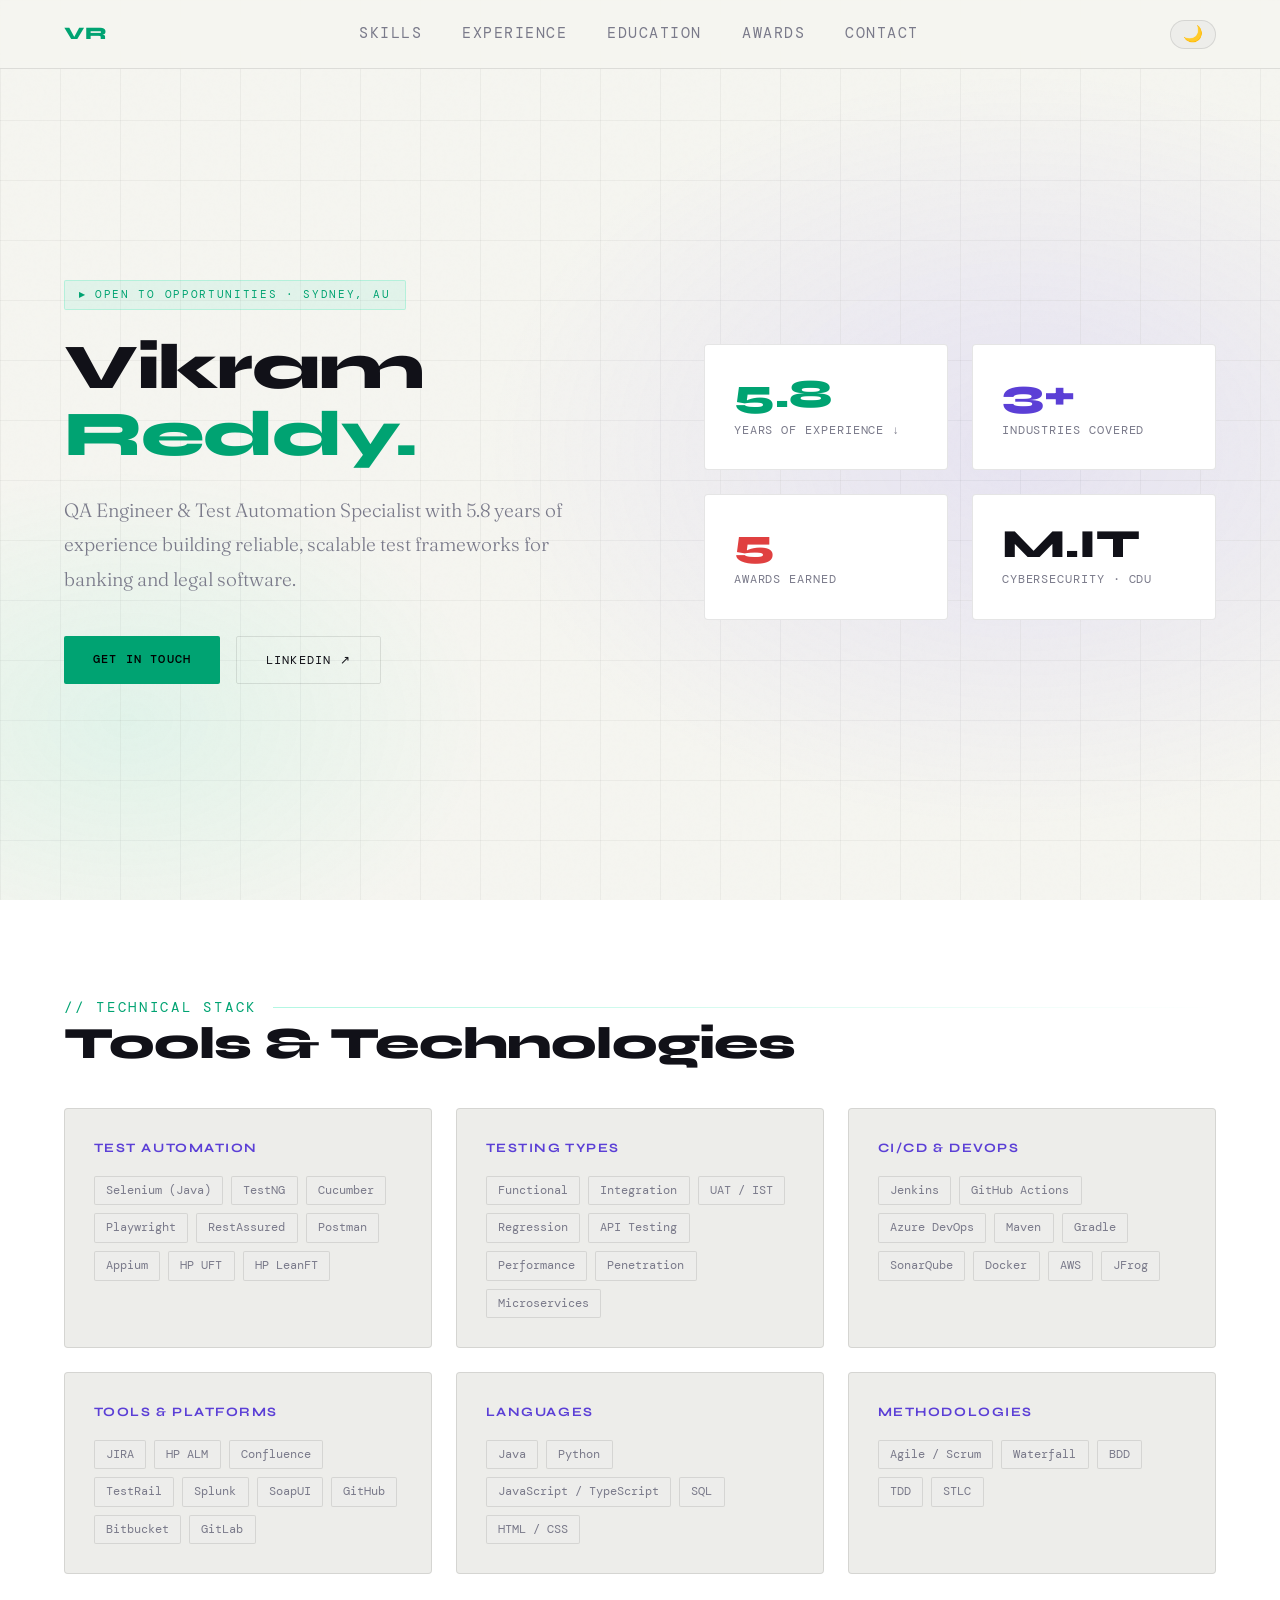
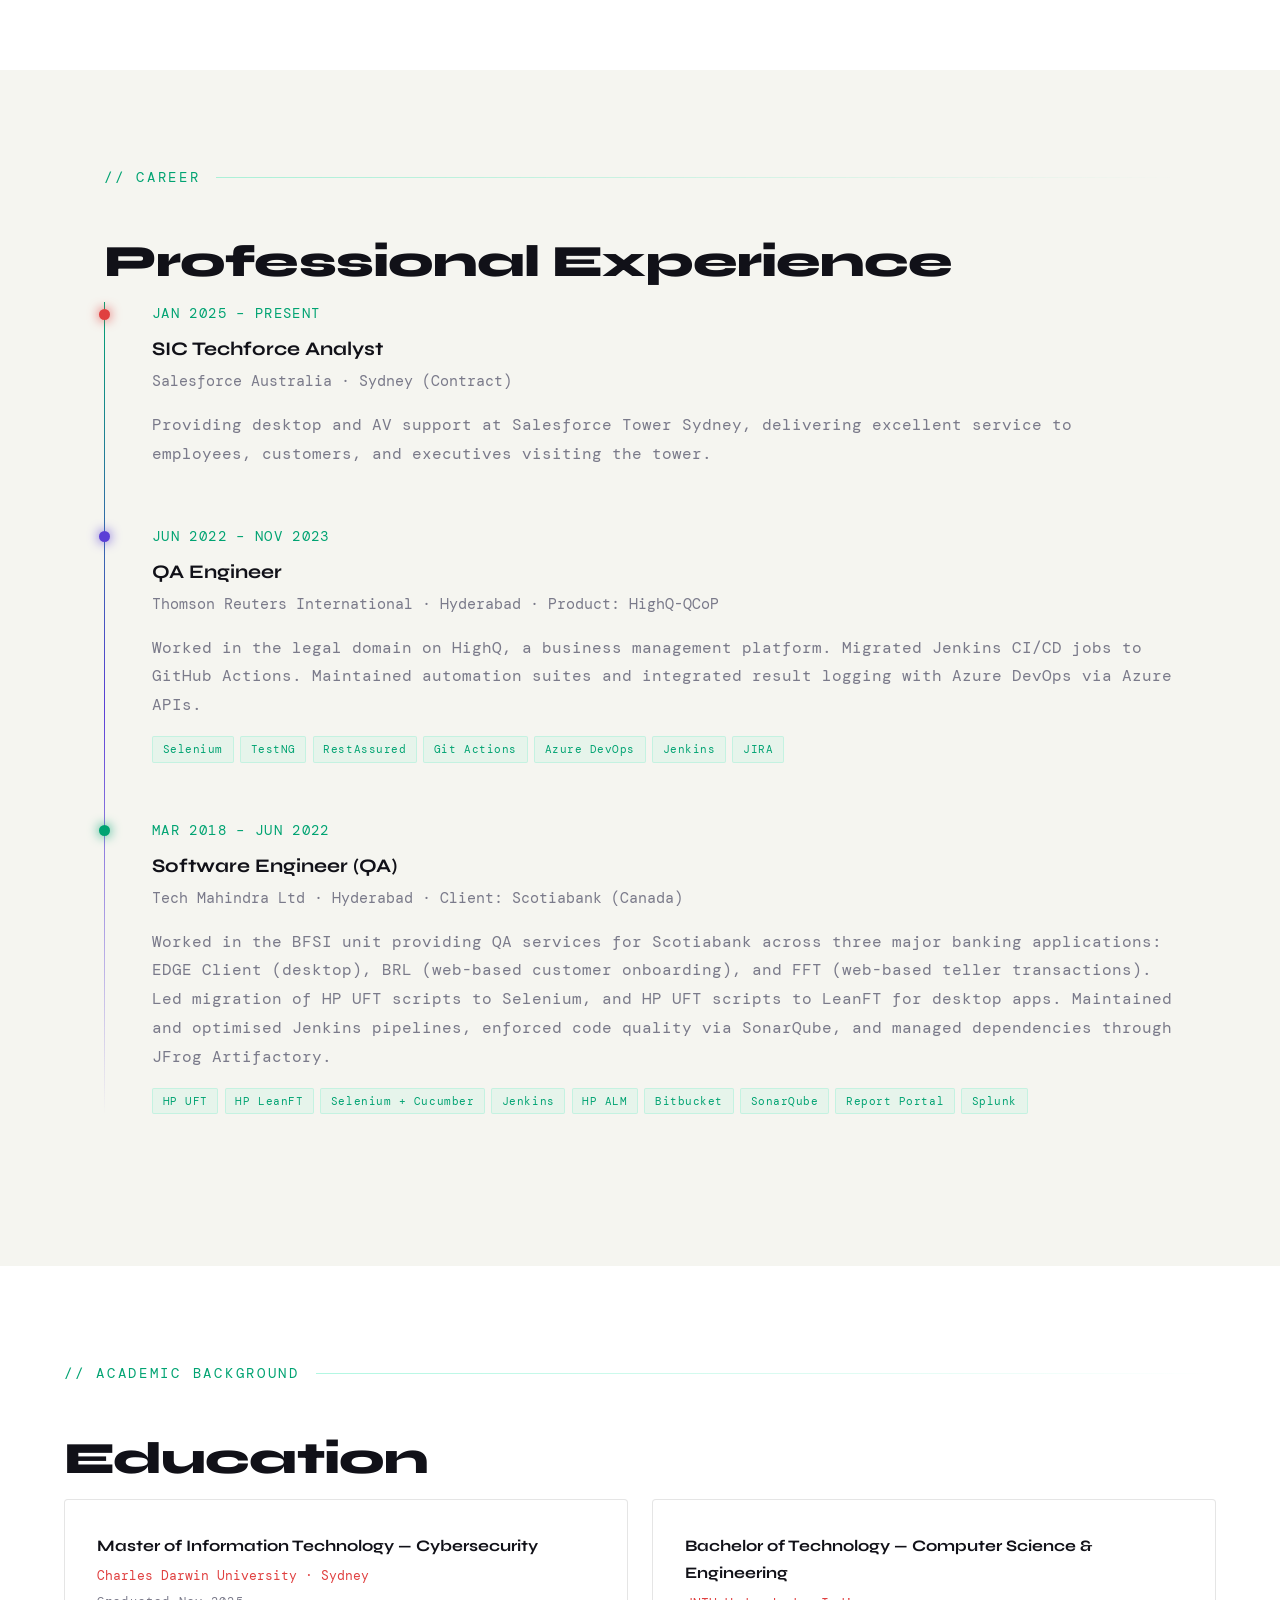
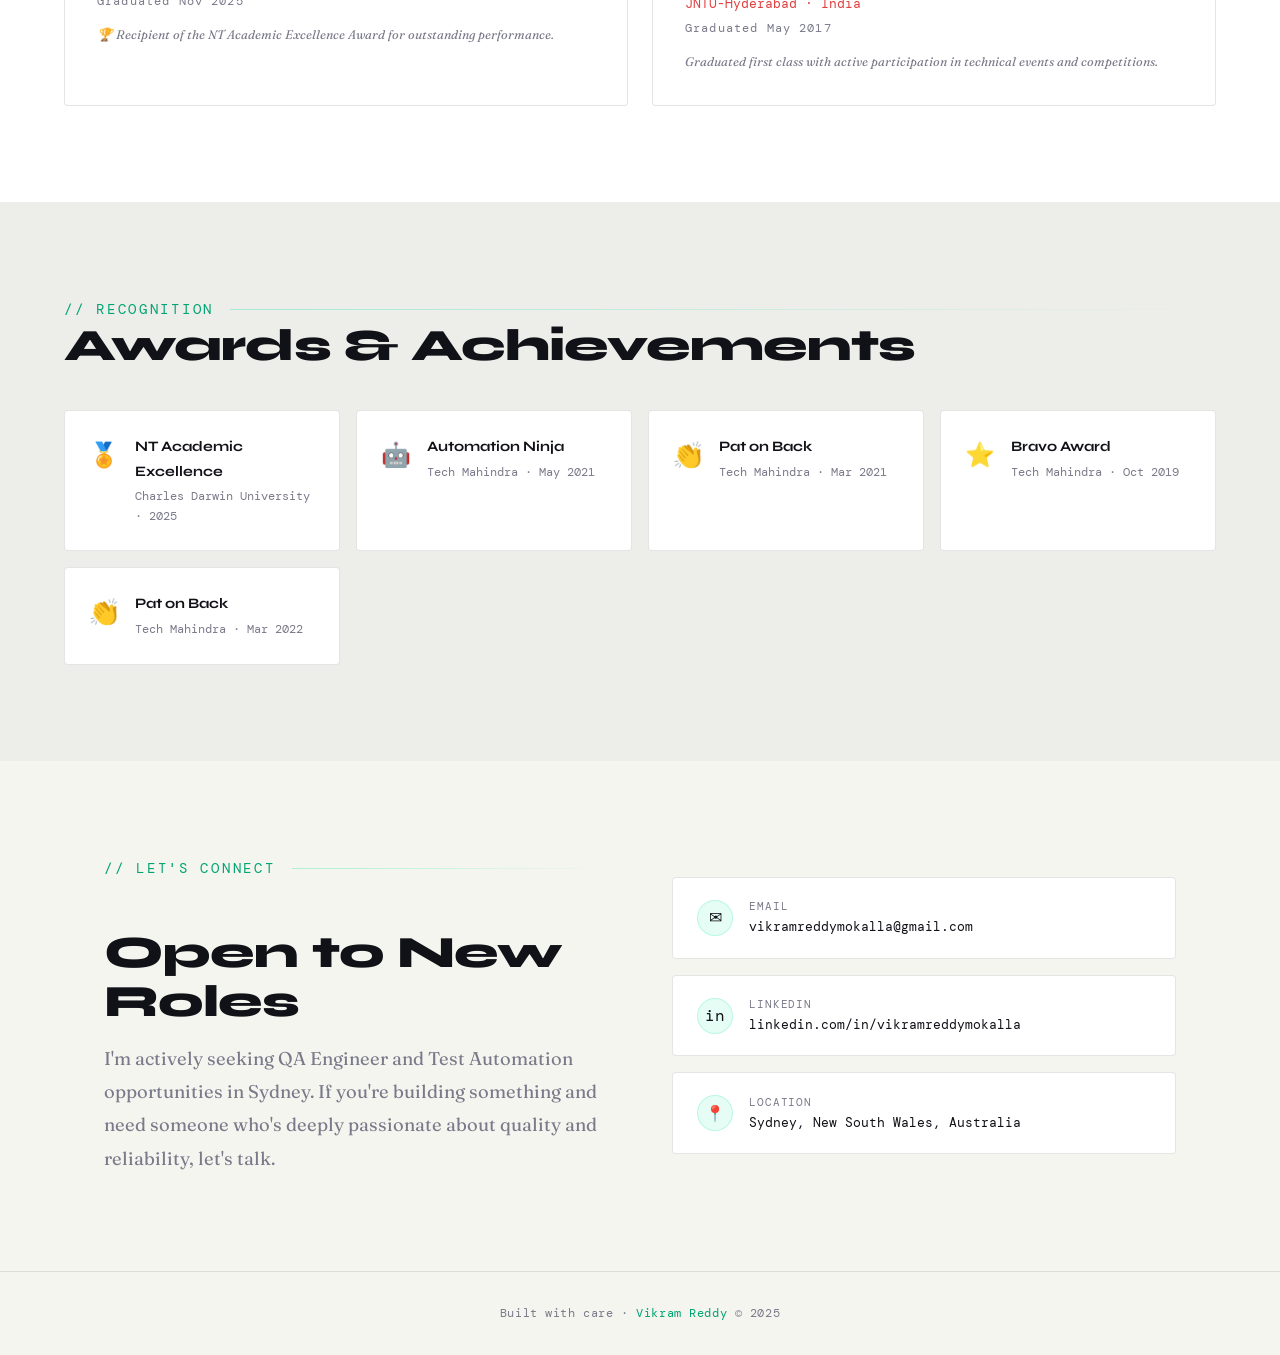
==== commit 21bb4ca0: "Update email links in hero section and contact section for direct access" ====
--- a/index.html
+++ b/index.html
@@ -379,7 +379,7 @@
         QA Engineer &amp; Test Automation Specialist with 5.8 years of experience building reliable, scalable test frameworks for banking and legal software.
       </p>
       <div class="hero-ctas">
-        <a href="/cdn-cgi/l/email-protection#bec8d7d5ccdfd3ccdbdadac7d3d1d5dfd2d2dffed9d3dfd7d290ddd1d3" class="btn btn-primary">Get in Touch</a>
+        <a href="mailto:vikramreddymokalla+gh_io_contact@gmail.com" class="btn btn-primary">Get in Touch</a>
         <a href="https://www.linkedin.com/in/vikramreddymokalla/" target="_blank" class="btn btn-outline">LinkedIn ↗</a>
       </div>
     </div>
@@ -626,7 +626,7 @@
           <div class="contact-link-icon">✉</div>
           <div>
             <div class="contact-link-label">Email</div>
-            <div class="contact-link-text"><span class="__cf_email__" data-cfemail="55233c3e273438273031312c383a3e34393934153238343c397b363a38">[email&#160;protected]</span></div>
+            <div class="contact-link-text"><span class="__cf_email__">vikramreddymokalla@gmail.com</span></div>
           </div>
         </a>
         <a href="https://www.linkedin.com/in/vikramreddymokalla/" target="_blank" class="contact-link">
